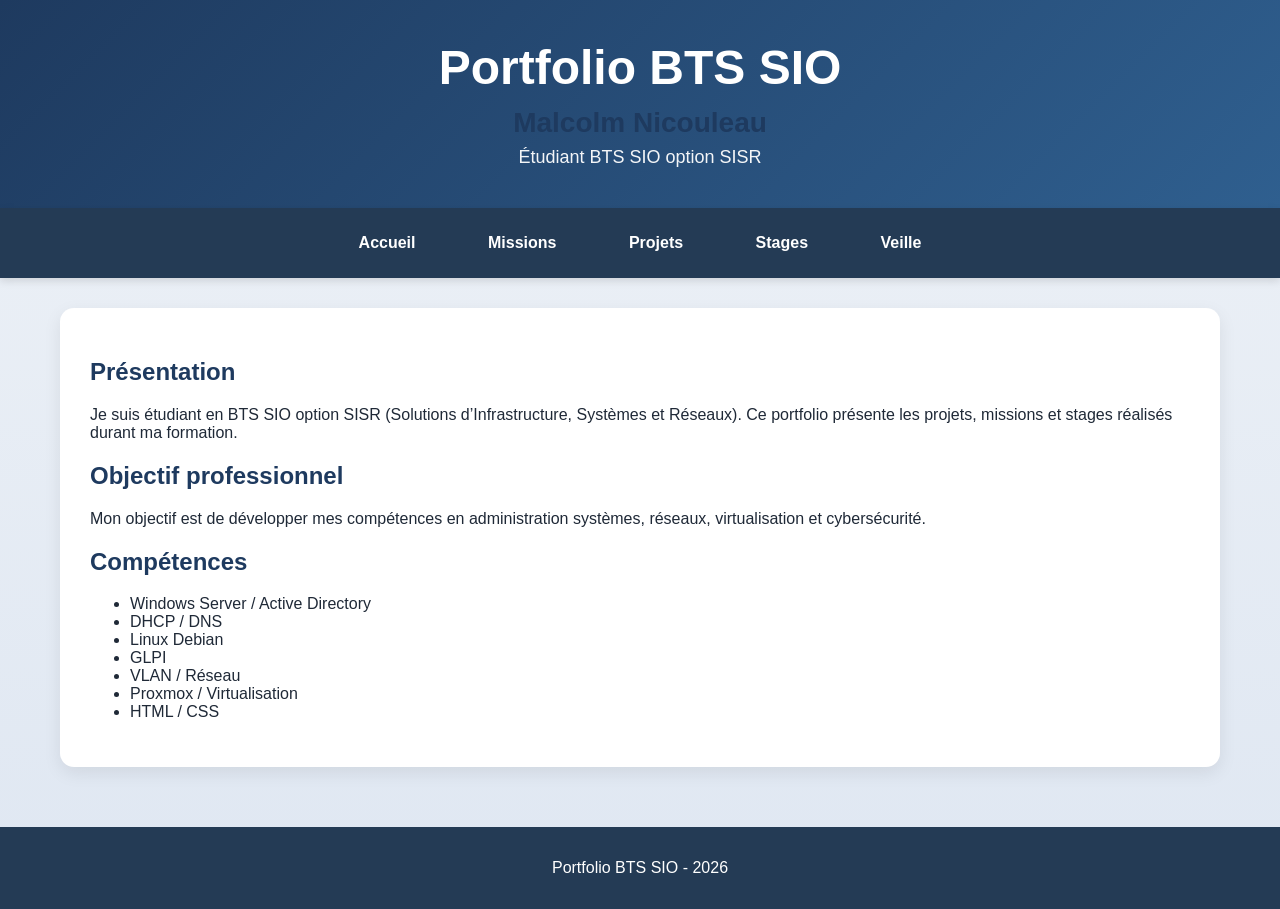
==== index.html @ a8926d71 "Add files via upload" ====
<!DOCTYPE html>
<html lang="fr">

<head>
    <meta charset="UTF-8">
    <meta name="viewport" content="width=device-width, initial-scale=1.0">
    <title>Portfolio BTS SIO - Malcolm</title>
    <link rel="stylesheet" href="style.css">
</head>

<body>

    <header>
        <h1>Portfolio BTS SIO</h1>
        <h2>Malcolm Nicouleau</h2>
        <p>Étudiant BTS SIO option SISR</p>
    </header>

    <nav>
        <a href="index.html">Accueil</a>
        <a href="missions.html">Missions</a>
        <a href="projets.html">Projets</a>
        <a href="stages.html">Stages</a>
        <a href="veille.html">Veille</a>
    </nav>

    <main>
        <section>
            <h2>Présentation</h2>
            <p>
                Je suis étudiant en BTS SIO option SISR (Solutions d’Infrastructure,
                Systèmes et Réseaux). Ce portfolio présente les projets, missions et stages
                réalisés durant ma formation.
            </p>

            <h2>Objectif professionnel</h2>
            <p>
                Mon objectif est de développer mes compétences en administration systèmes,
                réseaux, virtualisation et cybersécurité.
            </p>

            <h2>Compétences</h2>
            <ul>
                <li>Windows Server / Active Directory</li>
                <li>DHCP / DNS</li>
                <li>Linux Debian</li>
                <li>GLPI</li>
                <li>VLAN / Réseau</li>
                <li>Proxmox / Virtualisation</li>
                <li>HTML / CSS</li>
            </ul>
        </section>
    </main>

    <footer>
        <p>Portfolio BTS SIO - 2026</p>
    </footer>

</body>

</html>
---- style.css ----
body {
    font-family: Arial, sans-serif;
    margin: 0;
    background: linear-gradient(180deg, #eef2f7 0%, #dfe7f2 100%);
    color: #1f2937;
}

header {
    background: linear-gradient(135deg, #1e3a5f, #2f5f8f);
    color: white;
    text-align: center;
    padding: 40px 20px;
    box-shadow: 0 4px 12px rgba(0, 0, 0, 0.15);
}

header h1 {
    margin: 0;
    font-size: 48px;
}

header h2 {
    margin: 12px 0 8px 0;
    font-size: 28px;
}

header p {
    margin: 0;
    font-size: 18px;
    opacity: 0.95;
}

nav {
    background-color: #243b55;
    text-align: center;
    padding: 16px 10px;
    box-shadow: 0 3px 8px rgba(0, 0, 0, 0.12);
}

nav a {
    color: white;
    text-decoration: none;
    margin: 0 18px;
    font-weight: bold;
    padding: 10px 16px;
    border-radius: 8px;
    display: inline-block;
    transition: all 0.25s ease;
}

nav a:hover {
    background-color: #ffffff;
    color: #243b55;
    transform: translateY(-2px);
}

main {
    padding: 30px;
}

section {
    background-color: white;
    max-width: 1100px;
    margin: 0 auto;
    padding: 30px;
    border-radius: 14px;
    box-shadow: 0 6px 18px rgba(0, 0, 0, 0.08);
}

h2 {
    color: #1e3a5f;
}

footer {
    margin-top: 30px;
    background-color: #243b55;
    color: white;
    text-align: center;
    padding: 16px;
}
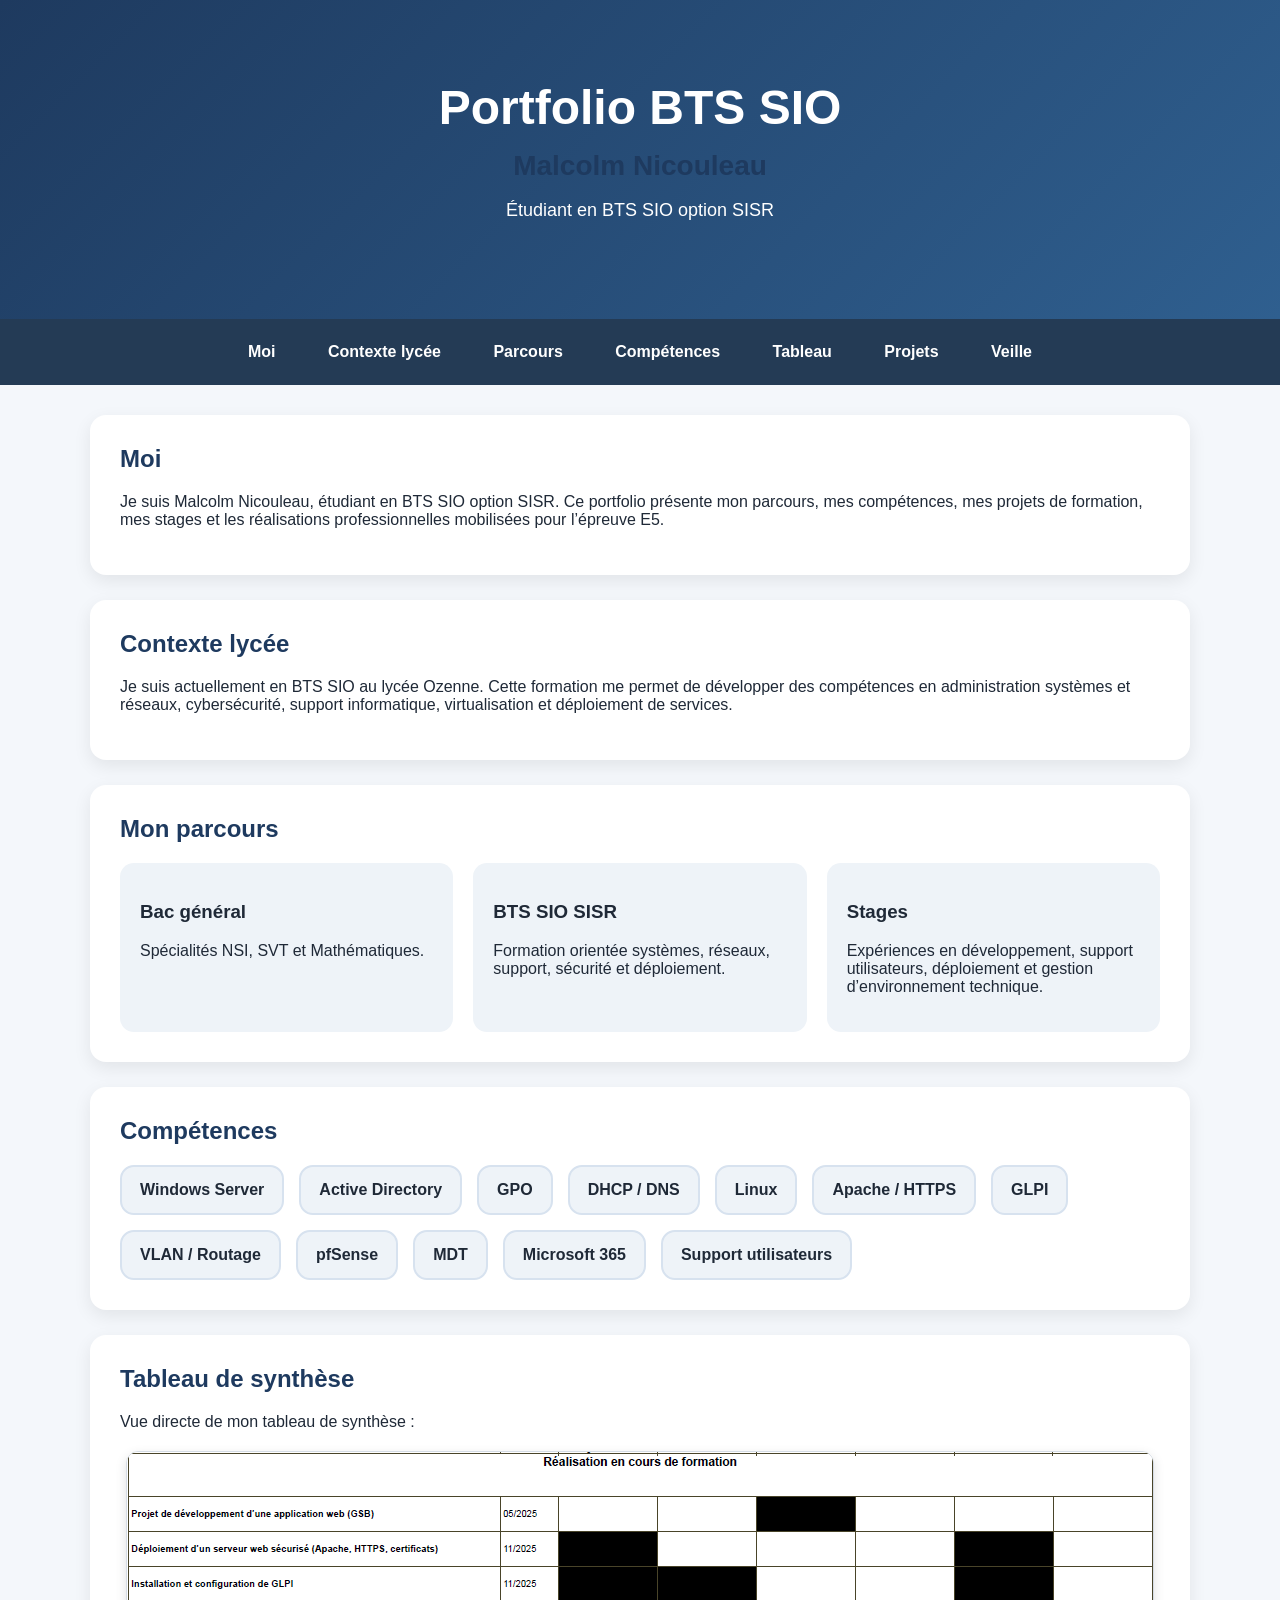
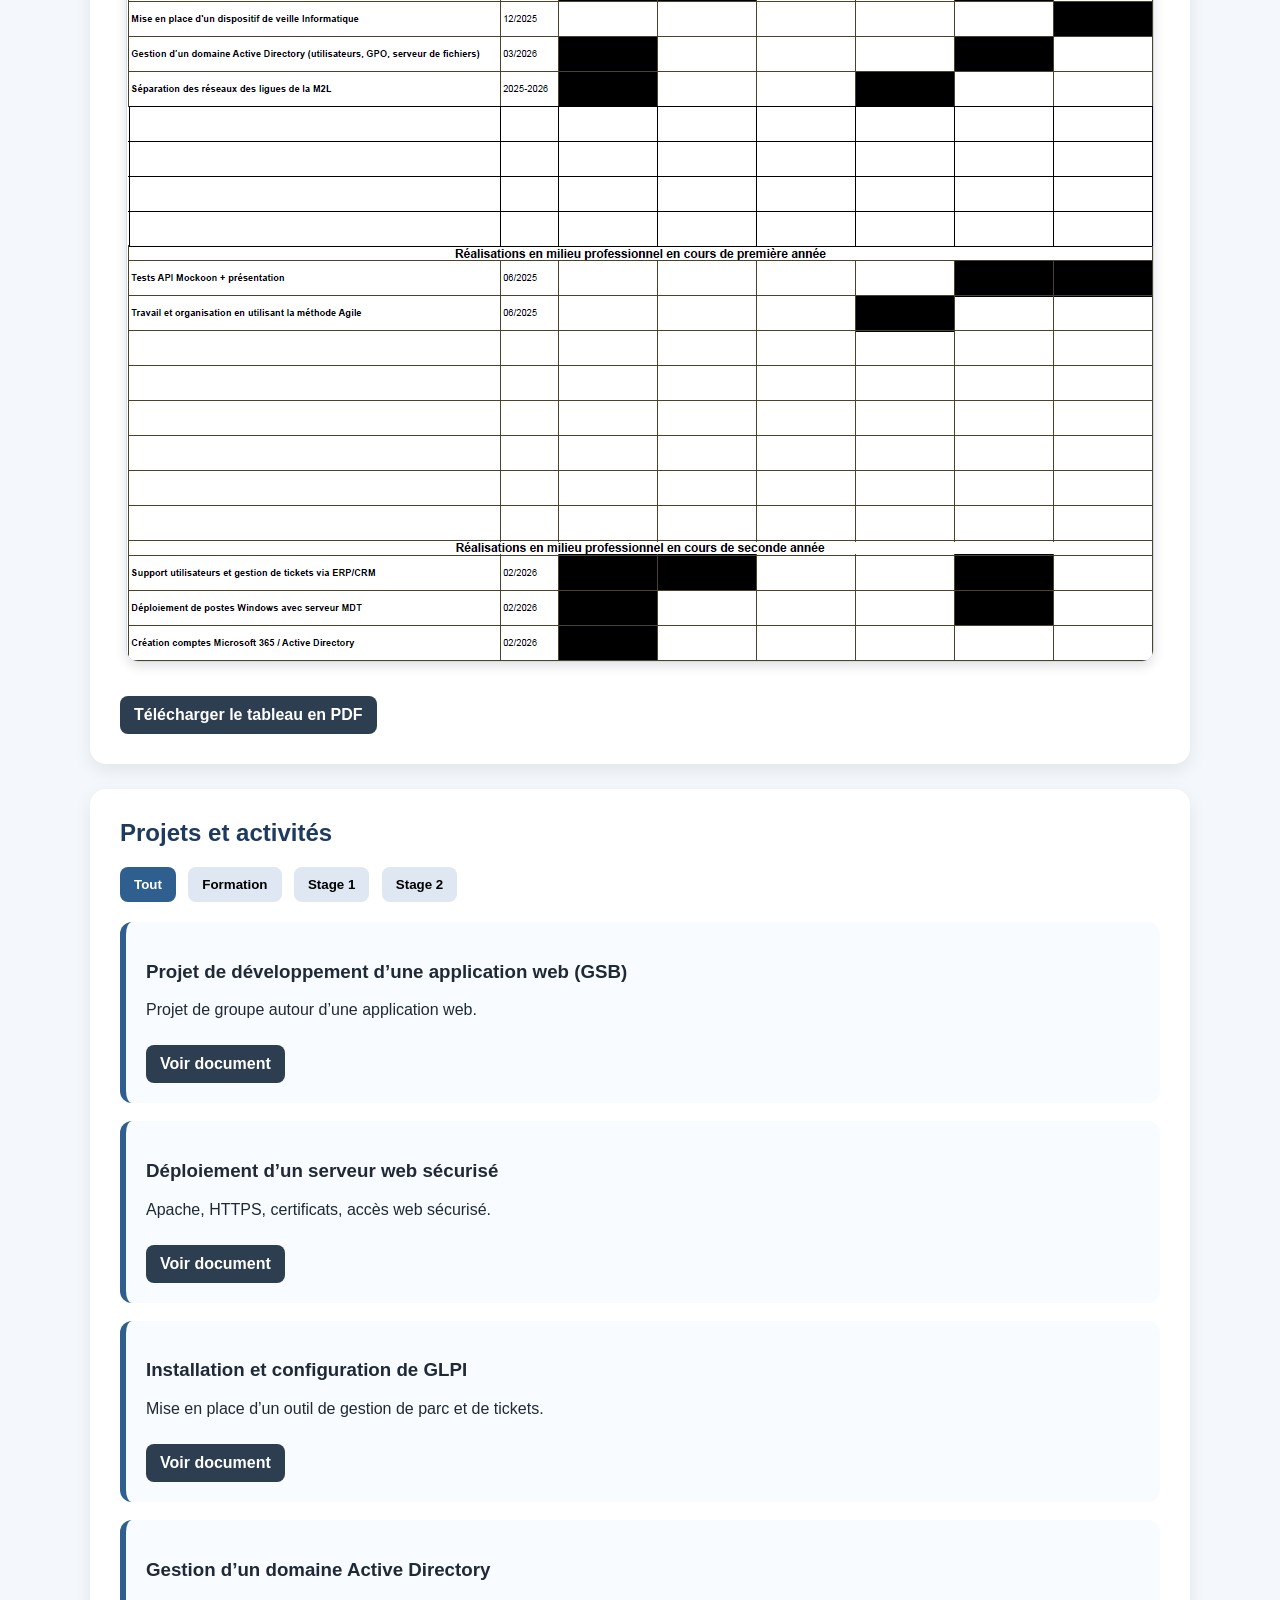
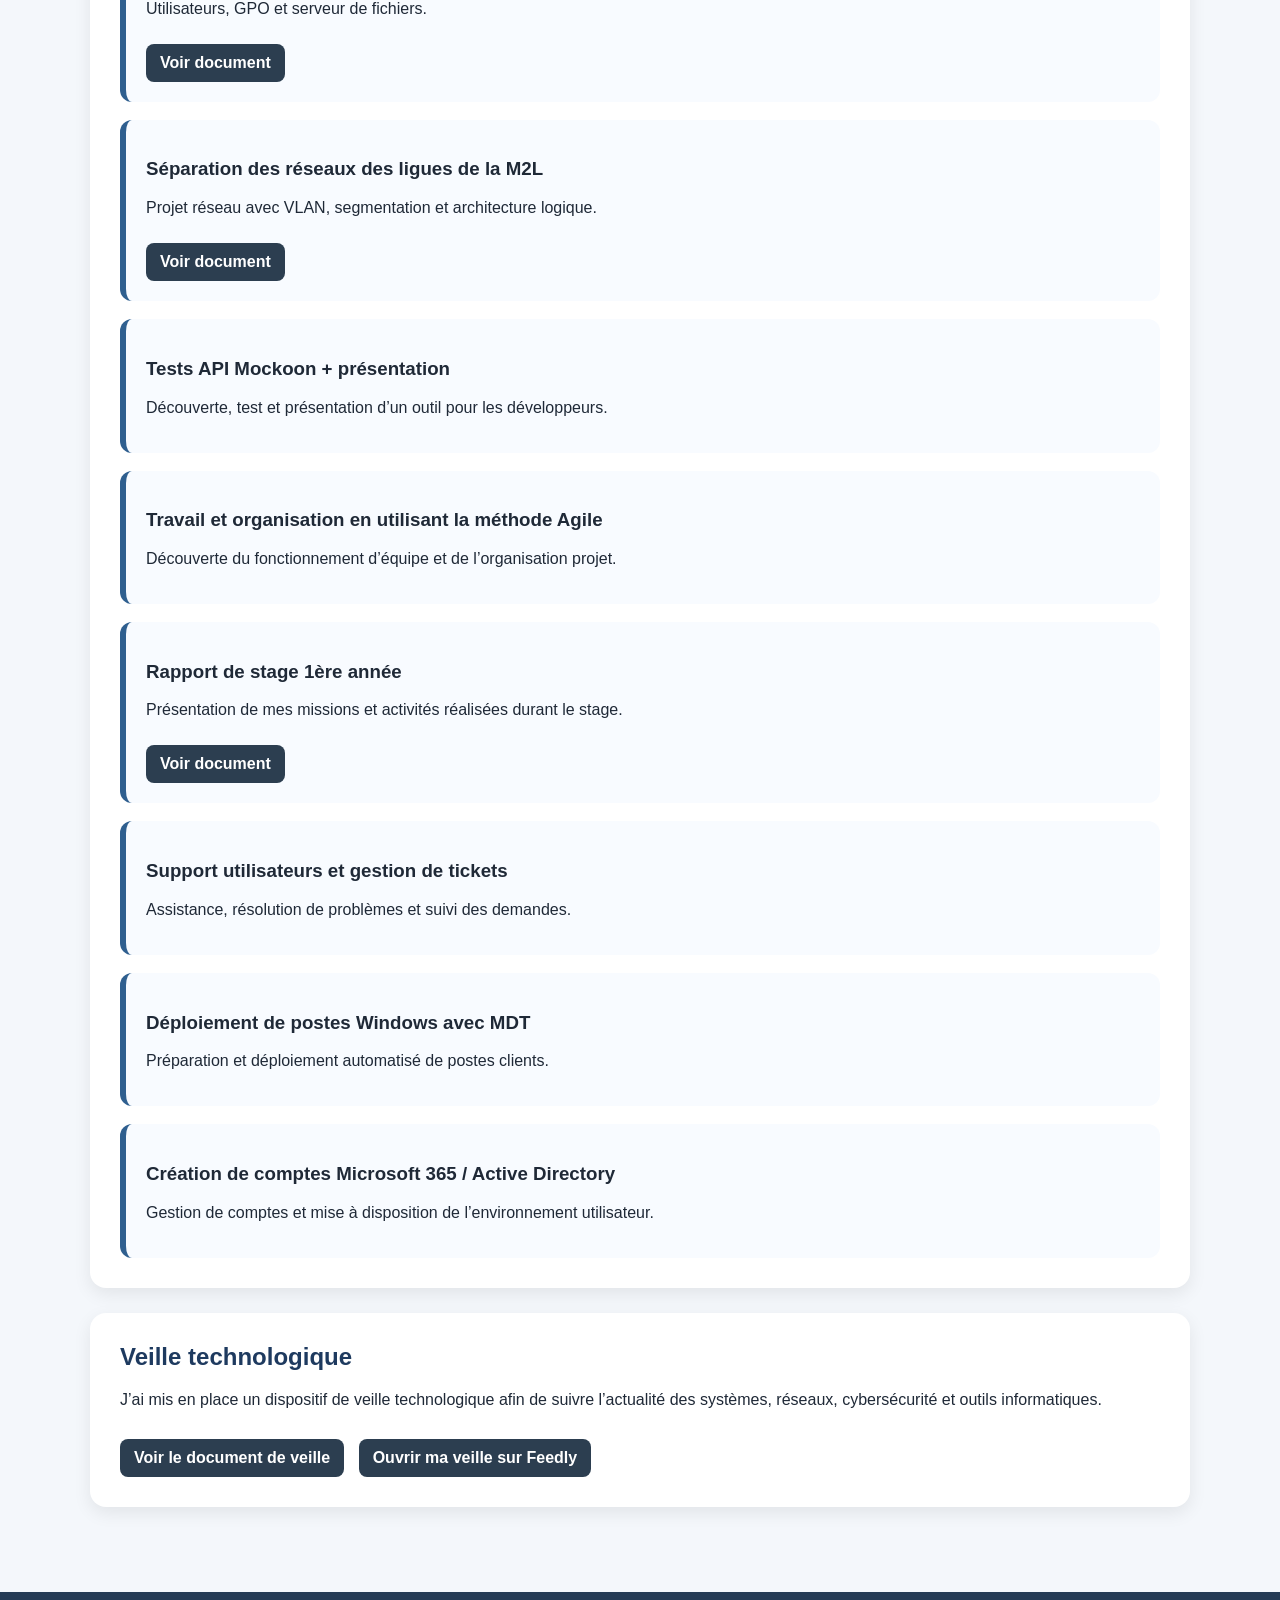
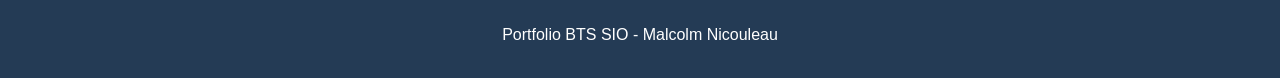
==== commit 93f7afc9: "Add files via upload" ====
--- a/index.html
+++ b/index.html
@@ -4,58 +4,232 @@
 <head>
     <meta charset="UTF-8">
     <meta name="viewport" content="width=device-width, initial-scale=1.0">
-    <title>Portfolio BTS SIO - Malcolm</title>
+    <title>Portfolio BTS SIO - Malcolm Nicouleau</title>
     <link rel="stylesheet" href="style.css">
 </head>
 
 <body>
 
-    <header>
-        <h1>Portfolio BTS SIO</h1>
-        <h2>Malcolm Nicouleau</h2>
-        <p>Étudiant BTS SIO option SISR</p>
+    <header class="hero">
+        <div class="hero-overlay">
+            <h1>Portfolio BTS SIO</h1>
+            <h2>Malcolm Nicouleau</h2>
+            <p>Étudiant en BTS SIO option SISR</p>
+        </div>
     </header>
 
     <nav>
-        <a href="index.html">Accueil</a>
-        <a href="missions.html">Missions</a>
-        <a href="projets.html">Projets</a>
-        <a href="stages.html">Stages</a>
-        <a href="veille.html">Veille</a>
+        <a href="#moi">Moi</a>
+        <a href="#lycee">Contexte lycée</a>
+        <a href="#parcours">Parcours</a>
+        <a href="#competences">Compétences</a>
+        <a href="#tableau">Tableau</a>
+        <a href="#projets">Projets</a>
+        <a href="#veille">Veille</a>
     </nav>
 
     <main>
-        <section>
-            <h2>Présentation</h2>
+
+        <section id="moi">
+            <h2>Moi</h2>
             <p>
-                Je suis étudiant en BTS SIO option SISR (Solutions d’Infrastructure,
-                Systèmes et Réseaux). Ce portfolio présente les projets, missions et stages
-                réalisés durant ma formation.
+                Je suis Malcolm Nicouleau, étudiant en BTS SIO option SISR.
+                Ce portfolio présente mon parcours, mes compétences, mes projets de formation,
+                mes stages et les réalisations professionnelles mobilisées pour l’épreuve E5.
             </p>
-
-            <h2>Objectif professionnel</h2>
+        </section>
+
+        <section id="lycee">
+            <h2>Contexte lycée</h2>
             <p>
-                Mon objectif est de développer mes compétences en administration systèmes,
-                réseaux, virtualisation et cybersécurité.
+                Je suis actuellement en BTS SIO au lycée Ozenne.
+                Cette formation me permet de développer des compétences en administration systèmes et réseaux,
+                cybersécurité, support informatique, virtualisation et déploiement de services.
             </p>
-
+        </section>
+
+        <section id="parcours">
+            <h2>Mon parcours</h2>
+            <div class="cards">
+                <div class="card">
+                    <h3>Bac général</h3>
+                    <p>Spécialités NSI, SVT et Mathématiques.</p>
+                </div>
+
+                <div class="card">
+                    <h3>BTS SIO SISR</h3>
+                    <p>Formation orientée systèmes, réseaux, support, sécurité et déploiement.</p>
+                </div>
+
+                <div class="card">
+                    <h3>Stages</h3>
+                    <p>Expériences en développement, support utilisateurs, déploiement et gestion d’environnement
+                        technique.</p>
+                </div>
+            </div>
+        </section>
+
+        <section id="competences">
             <h2>Compétences</h2>
-            <ul>
-                <li>Windows Server / Active Directory</li>
-                <li>DHCP / DNS</li>
-                <li>Linux Debian</li>
-                <li>GLPI</li>
-                <li>VLAN / Réseau</li>
-                <li>Proxmox / Virtualisation</li>
-                <li>HTML / CSS</li>
-            </ul>
-        </section>
+            <div class="skills-grid">
+                <div class="skill-box">Windows Server</div>
+                <div class="skill-box">Active Directory</div>
+                <div class="skill-box">GPO</div>
+                <div class="skill-box">DHCP / DNS</div>
+                <div class="skill-box">Linux</div>
+                <div class="skill-box">Apache / HTTPS</div>
+                <div class="skill-box">GLPI</div>
+                <div class="skill-box">VLAN / Routage</div>
+                <div class="skill-box">pfSense</div>
+                <div class="skill-box">MDT</div>
+                <div class="skill-box">Microsoft 365</div>
+                <div class="skill-box">Support utilisateurs</div>
+            </div>
+        </section>
+
+        <section id="tableau">
+            <h2>Tableau de synthèse</h2>
+            <p>Vue directe de mon tableau de synthèse :</p>
+
+            <div class="tableau-container">
+                <img src="images/Tableau-de-synthese.png" alt="Tableau de synthèse E5">
+            </div>
+
+            <div class="links">
+                <a class="btn-doc" href="documents/Tableau-de-synthese-Epreuve-E5-BTS-SIO-2026-Malcolm.pdf"
+                    target="_blank">
+                    Télécharger le tableau en PDF
+                </a>
+            </div>
+        </section>
+
+        <section id="projets">
+            <h2>Projets et activités</h2>
+
+            <div class="tabs">
+                <button class="tab-btn active" onclick="filterProjects('all')">Tout</button>
+                <button class="tab-btn" onclick="filterProjects('formation')">Formation</button>
+                <button class="tab-btn" onclick="filterProjects('stage1')">Stage 1</button>
+                <button class="tab-btn" onclick="filterProjects('stage2')">Stage 2</button>
+            </div>
+
+            <div class="project-list">
+
+                <div class="project-card formation">
+                    <h3>Projet de développement d’une application web (GSB)</h3>
+                    <p>Projet de groupe autour d’une application web.</p>
+                    <a class="btn-small" href="documents/GSB-Mission-7-Compte-Rendu-1.pdf" target="_blank">Voir
+                        document</a>
+                </div>
+
+                <div class="project-card formation">
+                    <h3>Déploiement d’un serveur web sécurisé</h3>
+                    <p>Apache, HTTPS, certificats, accès web sécurisé.</p>
+                    <a class="btn-small" href="documents/compte_rendu_tp2_escudie.pdf" target="_blank">Voir document</a>
+                </div>
+
+                <div class="project-card formation">
+                    <h3>Installation et configuration de GLPI</h3>
+                    <p>Mise en place d’un outil de gestion de parc et de tickets.</p>
+                    <a class="btn-small" href="documents/procedure_installation_glpi.pdf" target="_blank">Voir
+                        document</a>
+                </div>
+
+                <div class="project-card formation">
+                    <h3>Gestion d’un domaine Active Directory</h3>
+                    <p>Utilisateurs, GPO et serveur de fichiers.</p>
+                    <a class="btn-small" href="documents/ap_mission3_fiche_technique.pdf" target="_blank">Voir
+                        document</a>
+                </div>
+
+                <div class="project-card formation">
+                    <h3>Séparation des réseaux des ligues de la M2L</h3>
+                    <p>Projet réseau avec VLAN, segmentation et architecture logique.</p>
+                    <a class="btn-small" href="documents/Diporama-Projet-Separation-des-Ligues-Malcolm.pdf"
+                        target="_blank">Voir document</a>
+                </div>
+
+                <div class="project-card stage1">
+                    <h3>Tests API Mockoon + présentation</h3>
+                    <p>Découverte, test et présentation d’un outil pour les développeurs.</p>
+                </div>
+
+                <div class="project-card stage1">
+                    <h3>Travail et organisation en utilisant la méthode Agile</h3>
+                    <p>Découverte du fonctionnement d’équipe et de l’organisation projet.</p>
+                </div>
+
+                <div class="project-card stage1">
+                    <h3>Rapport de stage 1ère année</h3>
+                    <p>Présentation de mes missions et activités réalisées durant le stage.</p>
+                    <a class="btn-small" href="documents/v4_rapport_activite_stage_1ere_annee.pdf" target="_blank">Voir
+                        document</a>
+                </div>
+
+                <div class="project-card stage2">
+                    <h3>Support utilisateurs et gestion de tickets</h3>
+                    <p>Assistance, résolution de problèmes et suivi des demandes.</p>
+                </div>
+
+                <div class="project-card stage2">
+                    <h3>Déploiement de postes Windows avec MDT</h3>
+                    <p>Préparation et déploiement automatisé de postes clients.</p>
+                </div>
+
+                <div class="project-card stage2">
+                    <h3>Création de comptes Microsoft 365 / Active Directory</h3>
+                    <p>Gestion de comptes et mise à disposition de l’environnement utilisateur.</p>
+                </div>
+
+            </div>
+        </section>
+
+        <section id="veille">
+            <h2>Veille technologique</h2>
+            <p>
+                J’ai mis en place un dispositif de veille technologique afin de suivre
+                l’actualité des systèmes, réseaux, cybersécurité et outils informatiques.
+            </p>
+
+            <div class="links">
+                <a class="btn-doc"
+                    href="documents/Document-Technique-Dispositif-de-Veille-Technologique-et-Informationnelle.pdf"
+                    target="_blank">
+                    Voir le document de veille
+                </a>
+
+                <a class="btn-doc" href="https://feedly.com/i/my/me" target="_blank">
+                    Ouvrir ma veille sur Feedly
+                </a>
+            </div>
+        </section>
+
     </main>
 
     <footer>
-        <p>Portfolio BTS SIO - 2026</p>
+        <p>Portfolio BTS SIO - Malcolm Nicouleau</p>
     </footer>
 
+    <script>
+        function filterProjects(category) {
+            const cards = document.querySelectorAll('.project-card');
+            const buttons = document.querySelectorAll('.tab-btn');
+
+            buttons.forEach(btn => btn.classList.remove('active'));
+            event.target.classList.add('active');
+
+            cards.forEach(card => {
+                if (category === 'all') {
+                    card.style.display = 'block';
+                } else if (card.classList.contains(category)) {
+                    card.style.display = 'block';
+                } else {
+                    card.style.display = 'none';
+                }
+            });
+        }
+    </script>
+
 </body>
 
 </html>
--- a/style.css
+++ b/style.css
@@ -1,79 +1,209 @@
 body {
+    margin: 0;
     font-family: Arial, sans-serif;
-    margin: 0;
-    background: linear-gradient(180deg, #eef2f7 0%, #dfe7f2 100%);
+    background: #f4f7fb;
     color: #1f2937;
 }
 
-header {
+html {
+    scroll-behavior: smooth;
+}
+
+.hero {
     background: linear-gradient(135deg, #1e3a5f, #2f5f8f);
     color: white;
     text-align: center;
-    padding: 40px 20px;
-    box-shadow: 0 4px 12px rgba(0, 0, 0, 0.15);
-}
-
-header h1 {
+    padding: 80px 20px;
+}
+
+.hero-overlay h1 {
     margin: 0;
     font-size: 48px;
 }
 
-header h2 {
-    margin: 12px 0 8px 0;
+.hero-overlay h2 {
+    margin: 15px 0 10px 0;
     font-size: 28px;
 }
 
-header p {
-    margin: 0;
+.hero-overlay p {
     font-size: 18px;
-    opacity: 0.95;
 }
 
 nav {
     background-color: #243b55;
     text-align: center;
-    padding: 16px 10px;
-    box-shadow: 0 3px 8px rgba(0, 0, 0, 0.12);
+    padding: 14px 10px;
+    position: sticky;
+    top: 0;
+    z-index: 1000;
 }
 
 nav a {
     color: white;
     text-decoration: none;
-    margin: 0 18px;
-    font-weight: bold;
-    padding: 10px 16px;
+    margin: 0 10px;
+    font-weight: bold;
+    padding: 10px 14px;
     border-radius: 8px;
     display: inline-block;
-    transition: all 0.25s ease;
+    transition: all 0.2s ease;
 }
 
 nav a:hover {
-    background-color: #ffffff;
+    background-color: white;
     color: #243b55;
-    transform: translateY(-2px);
 }
 
 main {
-    padding: 30px;
-}
-
-section {
-    background-color: white;
     max-width: 1100px;
     margin: 0 auto;
+    padding: 30px 20px;
+}
+
+section {
+    background: white;
+    margin-bottom: 25px;
     padding: 30px;
-    border-radius: 14px;
+    border-radius: 16px;
     box-shadow: 0 6px 18px rgba(0, 0, 0, 0.08);
 }
 
 h2 {
     color: #1e3a5f;
+    margin-top: 0;
+}
+
+.cards {
+    display: flex;
+    flex-wrap: wrap;
+    gap: 20px;
+}
+
+.card {
+    flex: 1 1 250px;
+    background: #eef3f8;
+    padding: 20px;
+    border-radius: 14px;
+}
+
+.skills-grid {
+    display: flex;
+    flex-wrap: wrap;
+    gap: 15px;
+}
+
+.skill-box {
+    background: #eef3f8;
+    border: 2px solid #d7e2ef;
+    border-radius: 14px;
+    padding: 14px 18px;
+    font-weight: bold;
+    transition: 0.2s ease;
+}
+
+.skill-box:hover {
+    background: #dfeaf6;
+    transform: translateY(-2px);
+}
+
+.tableau-container {
+    margin-top: 20px;
+    text-align: center;
+}
+
+.tableau-container img {
+    max-width: 100%;
+    border-radius: 12px;
+    border: 1px solid #d5dce5;
+    box-shadow: 0 4px 12px rgba(0, 0, 0, 0.12);
+}
+
+.links {
+    margin-top: 20px;
+}
+
+.btn-doc,
+.btn-small {
+    display: inline-block;
+    padding: 10px 14px;
+    background-color: #2c3e50;
+    color: white;
+    text-decoration: none;
+    border-radius: 8px;
+    font-weight: bold;
+    transition: 0.2s ease;
+    margin-right: 10px;
+    margin-top: 10px;
+}
+
+.btn-doc:hover,
+.btn-small:hover {
+    background-color: #3f5872;
+}
+
+.tabs {
+    margin-bottom: 20px;
+}
+
+.tab-btn {
+    background: #dfe7f2;
+    border: none;
+    padding: 10px 14px;
+    border-radius: 8px;
+    margin-right: 8px;
+    font-weight: bold;
+    cursor: pointer;
+}
+
+.tab-btn.active,
+.tab-btn:hover {
+    background: #2f5f8f;
+    color: white;
+}
+
+.project-list {
+    display: flex;
+    flex-direction: column;
+    gap: 18px;
+}
+
+.project-card {
+    background: #f8fbff;
+    border-left: 6px solid #2f5f8f;
+    padding: 20px;
+    border-radius: 12px;
+    transition: 0.2s ease;
+}
+
+.project-card:hover {
+    transform: translateY(-2px);
+    box-shadow: 0 5px 14px rgba(0, 0, 0, 0.08);
 }
 
 footer {
+    background-color: #243b55;
+    color: white;
+    text-align: center;
+    padding: 18px;
     margin-top: 30px;
-    background-color: #243b55;
-    color: white;
-    text-align: center;
-    padding: 16px;
+}
+
+@media (max-width: 768px) {
+    .hero-overlay h1 {
+        font-size: 34px;
+    }
+
+    .hero-overlay h2 {
+        font-size: 22px;
+    }
+
+    nav a {
+        margin: 6px;
+        font-size: 14px;
+    }
+
+    section {
+        padding: 20px;
+    }
 }
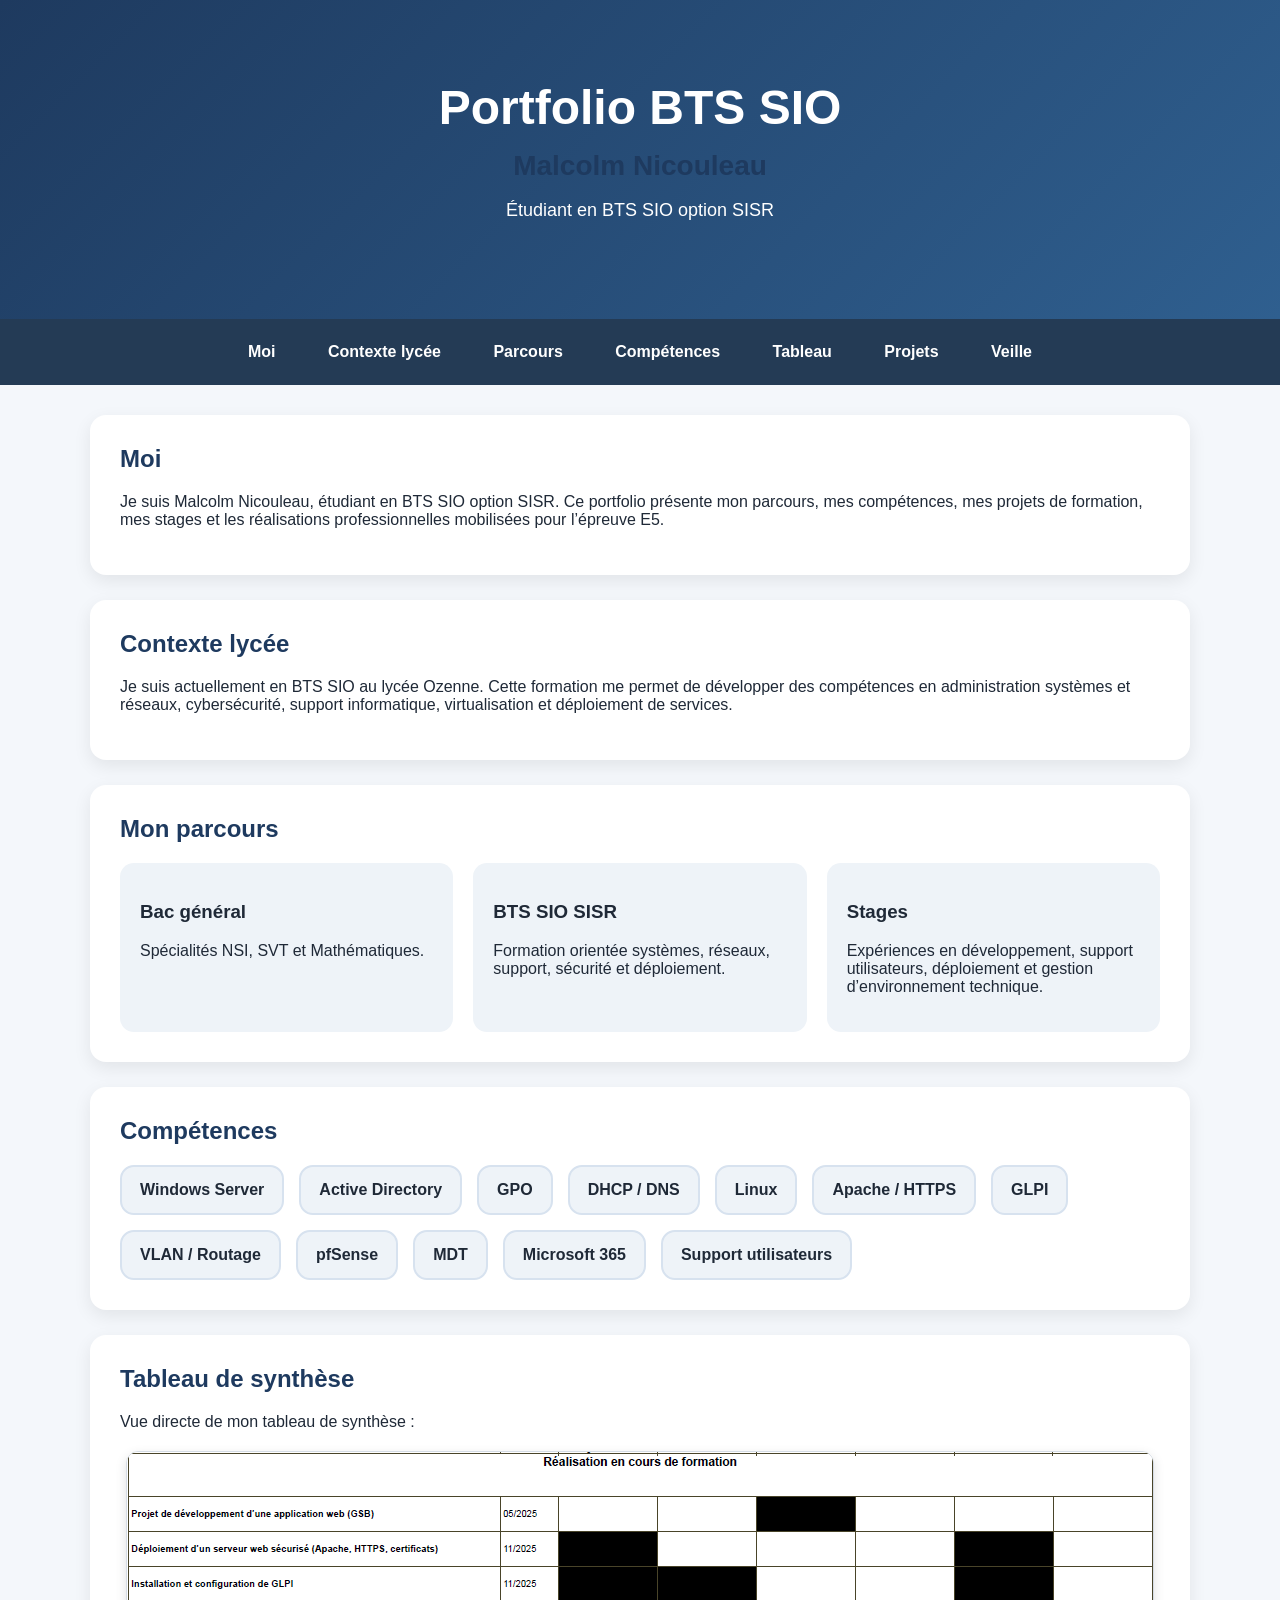
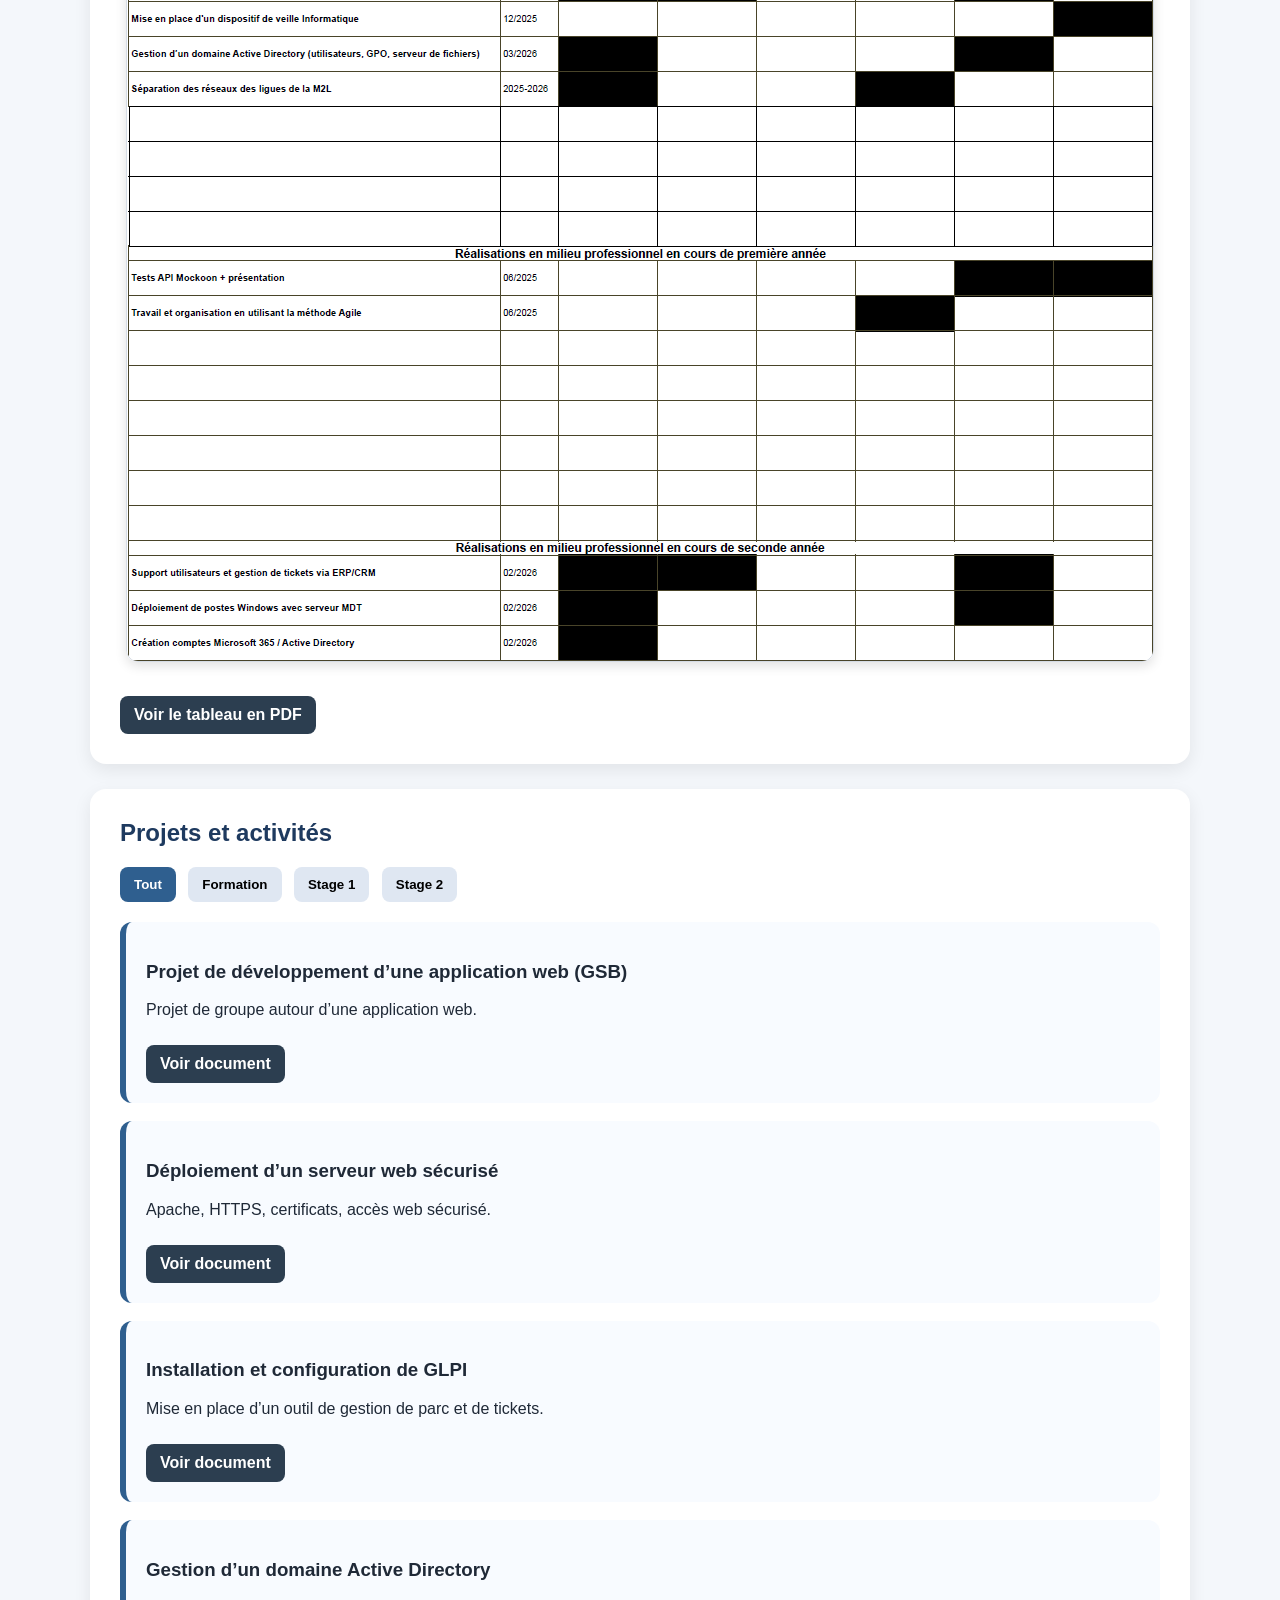
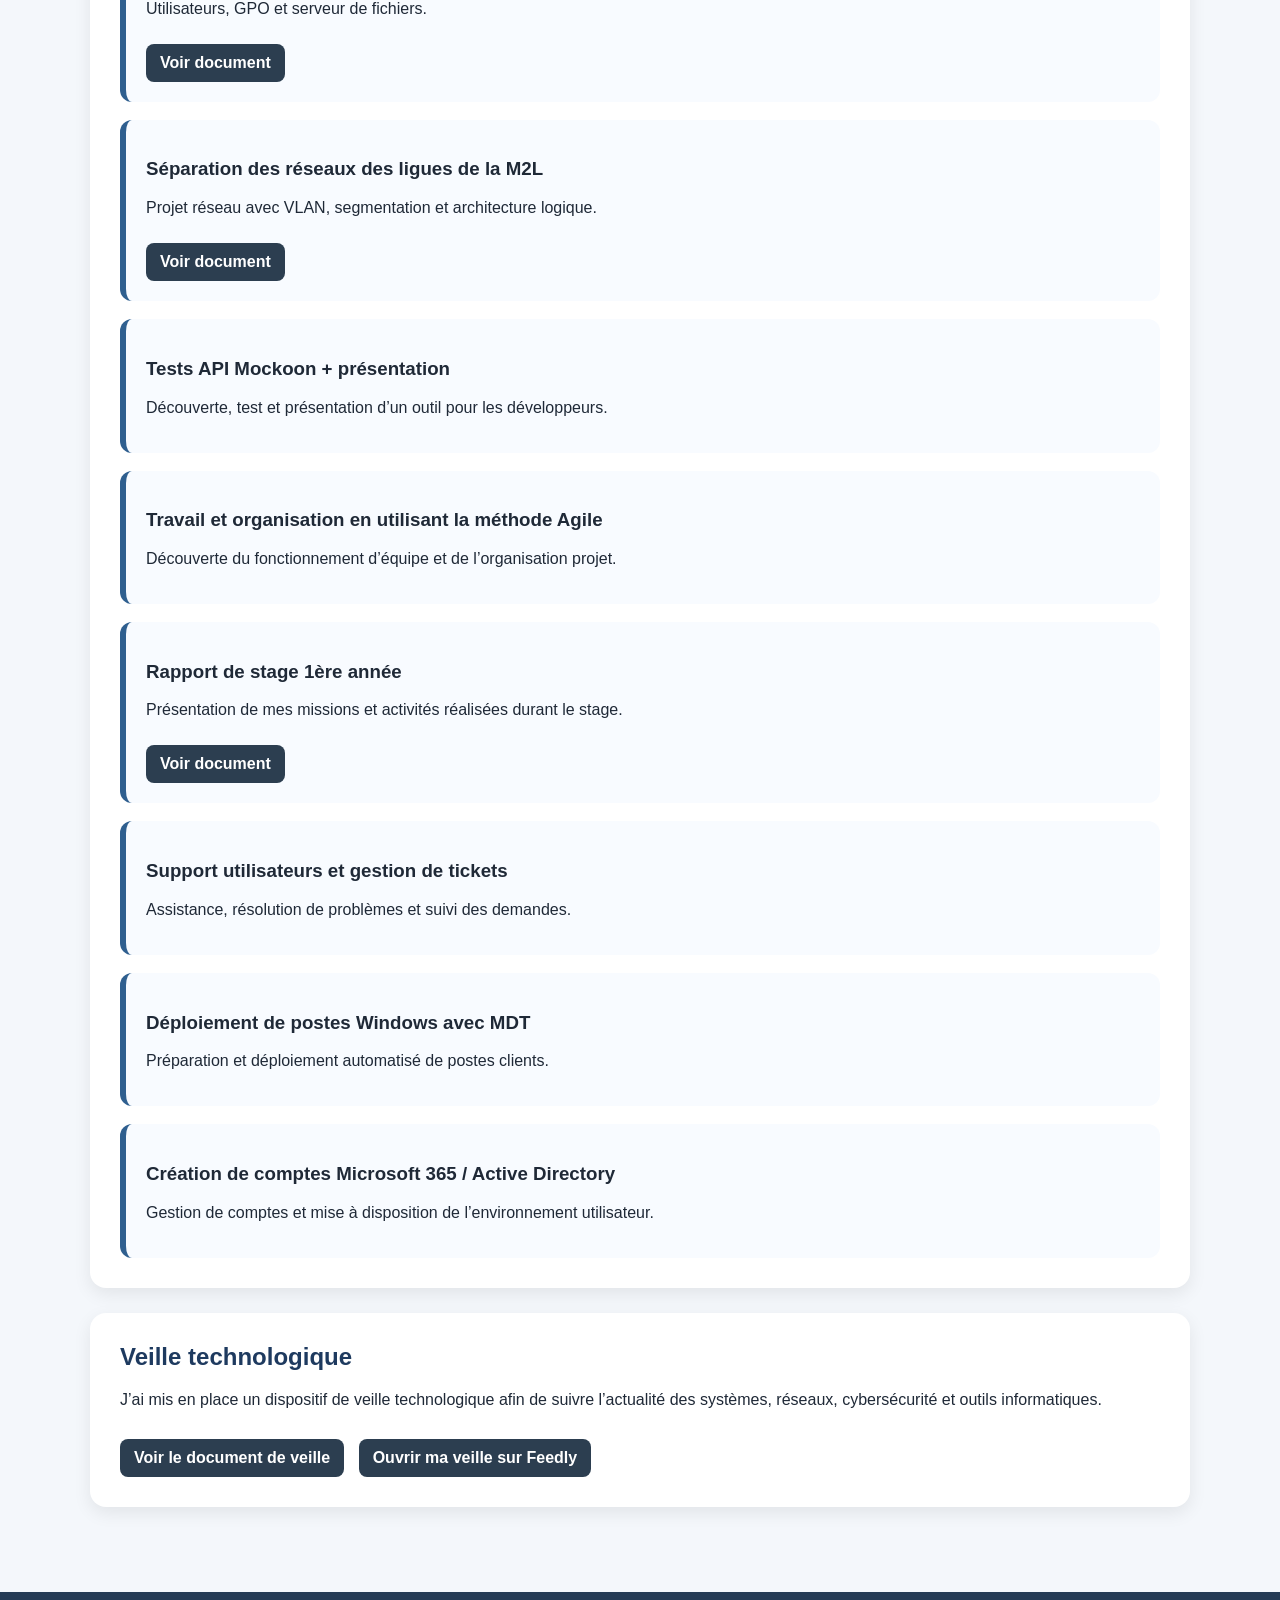
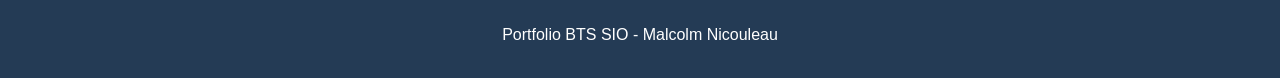
==== commit 6f9bcf5f: "Add files via upload" ====
--- a/index.html
+++ b/index.html
@@ -98,7 +98,7 @@
             <div class="links">
                 <a class="btn-doc" href="documents/Tableau-de-synthese-Epreuve-E5-BTS-SIO-2026-Malcolm.pdf"
                     target="_blank">
-                    Télécharger le tableau en PDF
+                    Voir le tableau en PDF
                 </a>
             </div>
         </section>
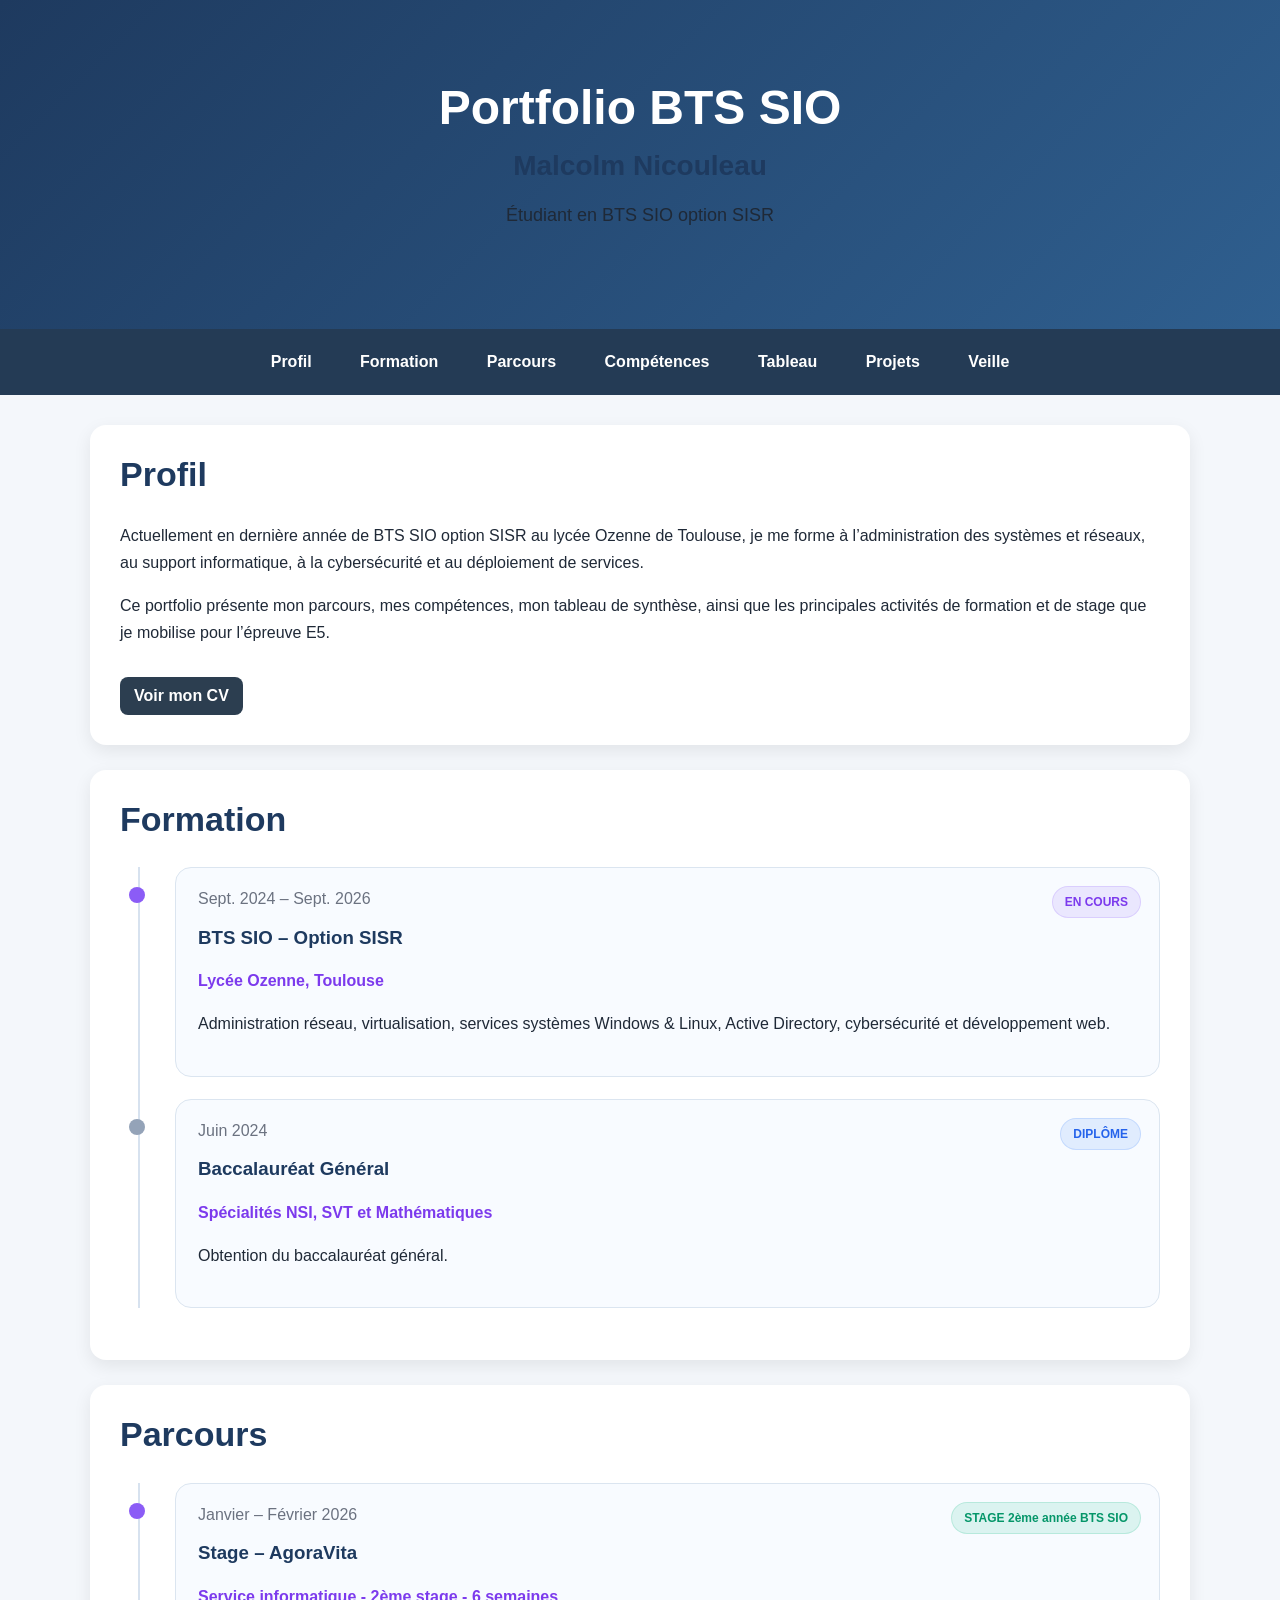
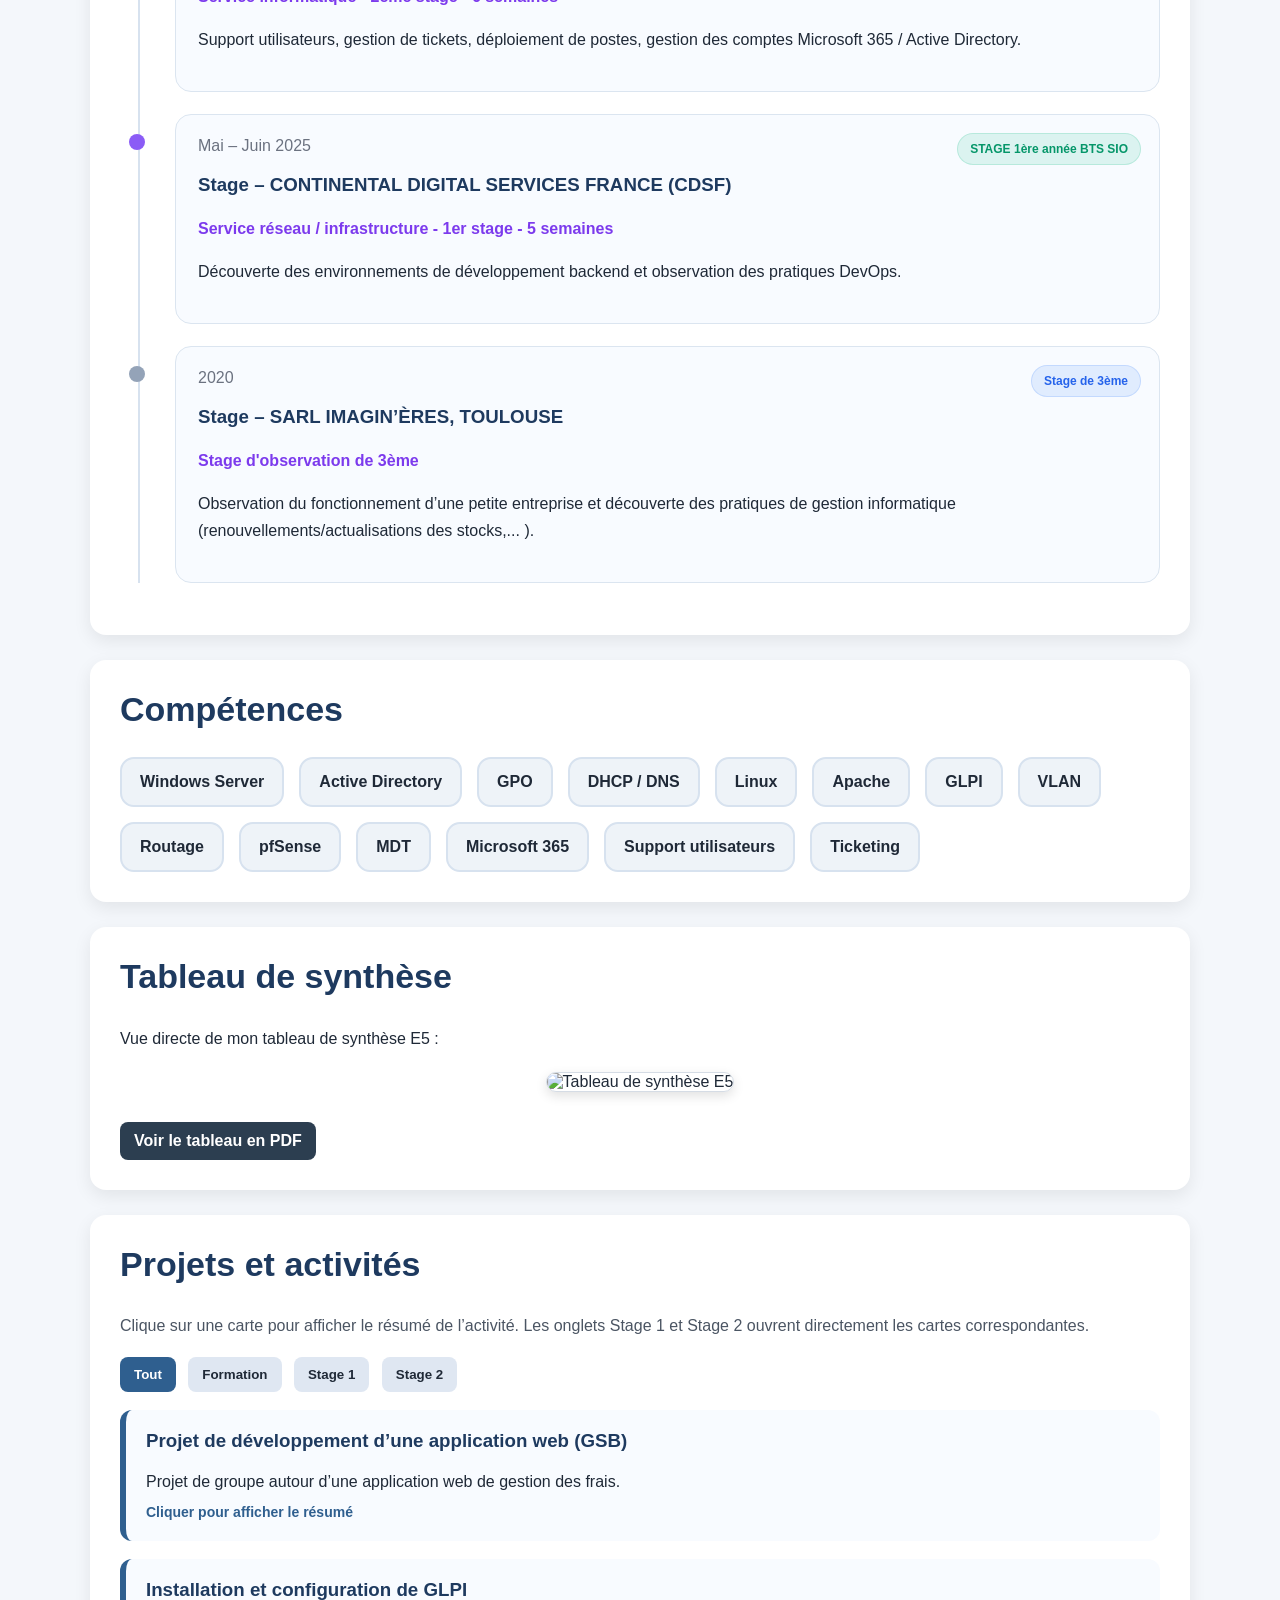
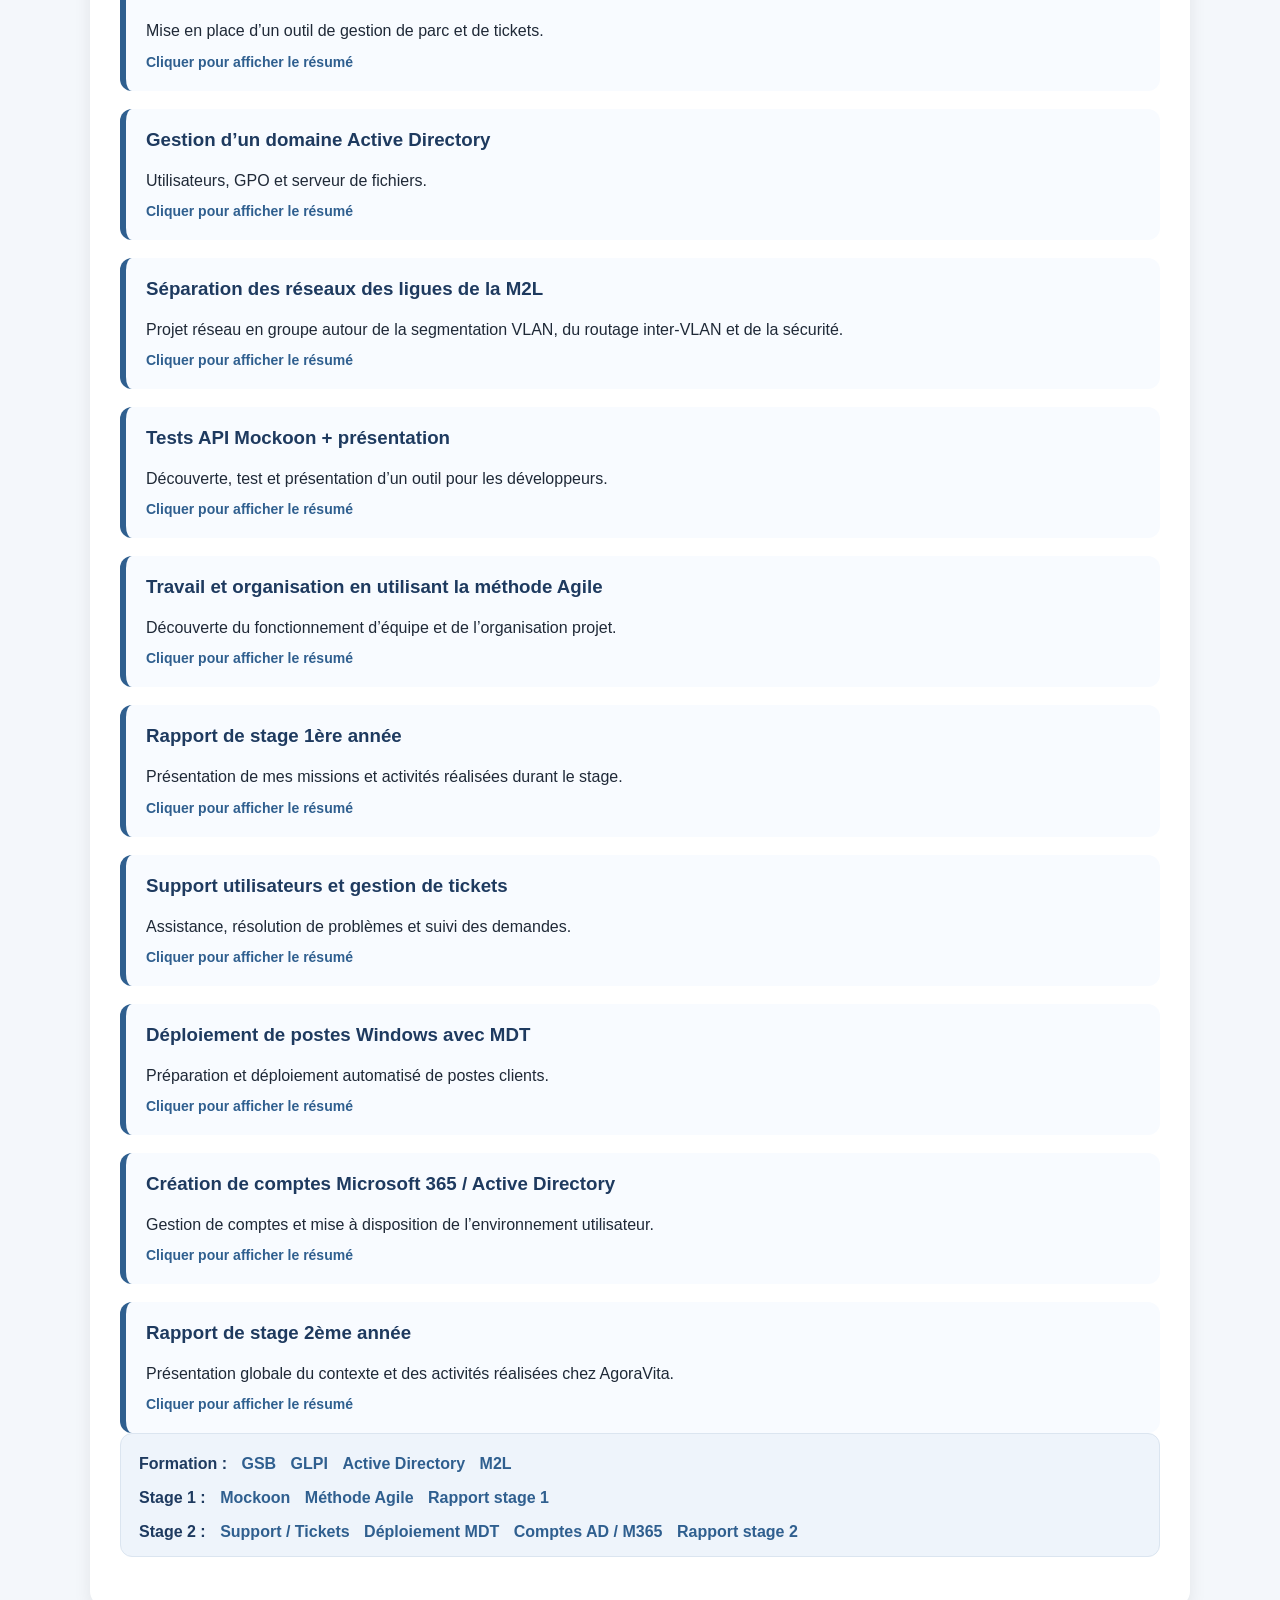
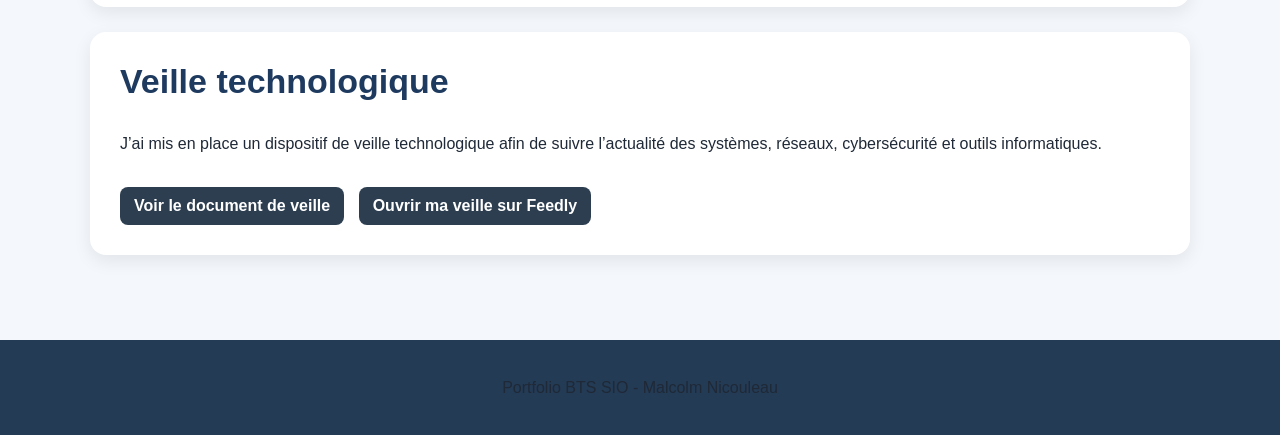
==== commit ba8c127a: "Add files via upload" ====
--- a/index.html
+++ b/index.html
@@ -18,9 +18,9 @@
         </div>
     </header>
 
-    <nav>
-        <a href="#moi">Moi</a>
-        <a href="#lycee">Contexte lycée</a>
+    <nav class="navbar">
+        <a href="#profil">Profil</a>
+        <a href="#formation">Formation</a>
         <a href="#parcours">Parcours</a>
         <a href="#competences">Compétences</a>
         <a href="#tableau">Tableau</a>
@@ -30,41 +30,97 @@
 
     <main>
 
-        <section id="moi">
-            <h2>Moi</h2>
+        <section id="profil">
+            <h2>Profil</h2>
             <p>
-                Je suis Malcolm Nicouleau, étudiant en BTS SIO option SISR.
-                Ce portfolio présente mon parcours, mes compétences, mes projets de formation,
-                mes stages et les réalisations professionnelles mobilisées pour l’épreuve E5.
+                Actuellement en dernière année de BTS SIO option SISR au lycée Ozenne de Toulouse,
+                je me forme à l’administration des systèmes et réseaux, au support informatique,
+                à la cybersécurité et au déploiement de services.
             </p>
+            <p>
+                Ce portfolio présente mon parcours, mes compétences, mon tableau de synthèse,
+                ainsi que les principales activités de formation et de stage que je mobilise pour l’épreuve E5.
+            </p>
+
+            <div class="links">
+                <a class="btn-doc" href="documents/cv_malcolm_nicouleau_licence.pdf" target="_blank">Voir mon CV</a>
+            </div>
         </section>
 
-        <section id="lycee">
-            <h2>Contexte lycée</h2>
-            <p>
-                Je suis actuellement en BTS SIO au lycée Ozenne.
-                Cette formation me permet de développer des compétences en administration systèmes et réseaux,
-                cybersécurité, support informatique, virtualisation et déploiement de services.
-            </p>
+        <section id="formation">
+            <h2>Formation</h2>
+            <div class="timeline">
+                <div class="timeline-item">
+                    <div class="timeline-dot"></div>
+                    <div class="timeline-card">
+                        <div class="timeline-date">Sept. 2024 – Sept. 2026</div>
+                        <h3>BTS SIO – Option SISR</h3>
+                        <p class="timeline-subtitle">Lycée Ozenne, Toulouse</p>
+                        <p>
+                            Administration réseau, virtualisation, services systèmes Windows & Linux,
+                            Active Directory, cybersécurité et développement web.
+                        </p>
+                        <span class="timeline-badge">EN COURS</span>
+                    </div>
+                </div>
+
+                <div class="timeline-item">
+                    <div class="timeline-dot inactive"></div>
+                    <div class="timeline-card">
+                        <div class="timeline-date">Juin 2024</div>
+                        <h3>Baccalauréat Général</h3>
+                        <p class="timeline-subtitle">Spécialités NSI, SVT et Mathématiques</p>
+                        <p>Obtention du baccalauréat général.</p>
+                        <span class="timeline-badge alt">DIPLÔME</span>
+                    </div>
+                </div>
+            </div>
         </section>
 
         <section id="parcours">
-            <h2>Mon parcours</h2>
-            <div class="cards">
-                <div class="card">
-                    <h3>Bac général</h3>
-                    <p>Spécialités NSI, SVT et Mathématiques.</p>
-                </div>
-
-                <div class="card">
-                    <h3>BTS SIO SISR</h3>
-                    <p>Formation orientée systèmes, réseaux, support, sécurité et déploiement.</p>
-                </div>
-
-                <div class="card">
-                    <h3>Stages</h3>
-                    <p>Expériences en développement, support utilisateurs, déploiement et gestion d’environnement
-                        technique.</p>
+            <h2>Parcours</h2>
+            <div class="timeline">
+                <div class="timeline-item">
+                    <div class="timeline-dot"></div>
+                    <div class="timeline-card">
+                        <div class="timeline-date">Janvier – Février 2026</div>
+                        <h3>Stage – AgoraVita</h3>
+                        <p class="timeline-subtitle">Service informatique - 2ème stage - 6 semaines</p>
+                        <p>
+                            Support utilisateurs, gestion de tickets, déploiement de postes,
+                            gestion des comptes Microsoft 365 / Active Directory.
+                        </p>
+                        <span class="timeline-badge success">STAGE 2ème année BTS SIO</span>
+                    </div>
+                </div>
+
+                <div class="timeline-item">
+                    <div class="timeline-dot"></div>
+                    <div class="timeline-card">
+                        <div class="timeline-date">Mai – Juin 2025</div>
+                        <h3>Stage – CONTINENTAL DIGITAL SERVICES FRANCE (CDSF)</h3>
+                        <p class="timeline-subtitle">Service réseau / infrastructure - 1er stage - 5 semaines</p>
+                        <p>
+                            Découverte des environnements de
+                            développement backend et observation des pratiques DevOps.
+                        </p>
+                        <span class="timeline-badge success">STAGE 1ère année BTS SIO</span>
+                    </div>
+                </div>
+
+                <div class="timeline-item">
+                    <div class="timeline-dot inactive"></div>
+                    <div class="timeline-card">
+                        <div class="timeline-date">2020</div>
+                        <h3>Stage – SARL IMAGIN’ÈRES, TOULOUSE</h3>
+                        <p class="timeline-subtitle">Stage d'observation de 3ème</p>
+                        <p>
+                            Observation du fonctionnement d’une petite entreprise et
+                            découverte des pratiques de gestion informatique
+                            (renouvellements/actualisations des stocks,... ).
+                        </p>
+                        <span class="timeline-badge alt">Stage de 3ème</span>
+                    </div>
                 </div>
             </div>
         </section>
@@ -77,19 +133,21 @@
                 <div class="skill-box">GPO</div>
                 <div class="skill-box">DHCP / DNS</div>
                 <div class="skill-box">Linux</div>
-                <div class="skill-box">Apache / HTTPS</div>
+                <div class="skill-box">Apache</div>
                 <div class="skill-box">GLPI</div>
-                <div class="skill-box">VLAN / Routage</div>
+                <div class="skill-box">VLAN</div>
+                <div class="skill-box">Routage</div>
                 <div class="skill-box">pfSense</div>
                 <div class="skill-box">MDT</div>
                 <div class="skill-box">Microsoft 365</div>
                 <div class="skill-box">Support utilisateurs</div>
+                <div class="skill-box">Ticketing</div>
             </div>
         </section>
 
         <section id="tableau">
             <h2>Tableau de synthèse</h2>
-            <p>Vue directe de mon tableau de synthèse :</p>
+            <p>Vue directe de mon tableau de synthèse E5 :</p>
 
             <div class="tableau-container">
                 <img src="images/Tableau-de-synthese.png" alt="Tableau de synthèse E5">
@@ -105,82 +163,378 @@
 
         <section id="projets">
             <h2>Projets et activités</h2>
+            <p class="section-help">
+                Clique sur une carte pour afficher le résumé de l’activité. Les onglets Stage 1 et Stage 2 ouvrent
+                directement les cartes correspondantes.
+            </p>
 
             <div class="tabs">
-                <button class="tab-btn active" onclick="filterProjects('all')">Tout</button>
-                <button class="tab-btn" onclick="filterProjects('formation')">Formation</button>
-                <button class="tab-btn" onclick="filterProjects('stage1')">Stage 1</button>
-                <button class="tab-btn" onclick="filterProjects('stage2')">Stage 2</button>
+                <button class="tab-btn active" onclick="filterProjects('all', this)">Tout</button>
+                <button class="tab-btn" onclick="filterProjects('formation', this)">Formation</button>
+                <button class="tab-btn" onclick="filterProjects('stage1', this, true)">Stage 1</button>
+                <button class="tab-btn" onclick="filterProjects('stage2', this, true)">Stage 2</button>
             </div>
 
             <div class="project-list">
 
-                <div class="project-card formation">
-                    <h3>Projet de développement d’une application web (GSB)</h3>
-                    <p>Projet de groupe autour d’une application web.</p>
-                    <a class="btn-small" href="documents/GSB-Mission-7-Compte-Rendu-1.pdf" target="_blank">Voir
-                        document</a>
-                </div>
-
-                <div class="project-card formation">
-                    <h3>Déploiement d’un serveur web sécurisé</h3>
-                    <p>Apache, HTTPS, certificats, accès web sécurisé.</p>
-                    <a class="btn-small" href="documents/compte_rendu_tp2_escudie.pdf" target="_blank">Voir document</a>
-                </div>
-
-                <div class="project-card formation">
-                    <h3>Installation et configuration de GLPI</h3>
-                    <p>Mise en place d’un outil de gestion de parc et de tickets.</p>
-                    <a class="btn-small" href="documents/procedure_installation_glpi.pdf" target="_blank">Voir
-                        document</a>
-                </div>
-
-                <div class="project-card formation">
-                    <h3>Gestion d’un domaine Active Directory</h3>
-                    <p>Utilisateurs, GPO et serveur de fichiers.</p>
-                    <a class="btn-small" href="documents/ap_mission3_fiche_technique.pdf" target="_blank">Voir
-                        document</a>
-                </div>
-
-                <div class="project-card formation">
-                    <h3>Séparation des réseaux des ligues de la M2L</h3>
-                    <p>Projet réseau avec VLAN, segmentation et architecture logique.</p>
-                    <a class="btn-small" href="documents/Diporama-Projet-Separation-des-Ligues-Malcolm.pdf"
-                        target="_blank">Voir document</a>
-                </div>
-
-                <div class="project-card stage1">
-                    <h3>Tests API Mockoon + présentation</h3>
-                    <p>Découverte, test et présentation d’un outil pour les développeurs.</p>
-                </div>
-
-                <div class="project-card stage1">
-                    <h3>Travail et organisation en utilisant la méthode Agile</h3>
-                    <p>Découverte du fonctionnement d’équipe et de l’organisation projet.</p>
-                </div>
-
-                <div class="project-card stage1">
-                    <h3>Rapport de stage 1ère année</h3>
-                    <p>Présentation de mes missions et activités réalisées durant le stage.</p>
-                    <a class="btn-small" href="documents/v4_rapport_activite_stage_1ere_annee.pdf" target="_blank">Voir
-                        document</a>
-                </div>
-
-                <div class="project-card stage2">
-                    <h3>Support utilisateurs et gestion de tickets</h3>
-                    <p>Assistance, résolution de problèmes et suivi des demandes.</p>
-                </div>
-
-                <div class="project-card stage2">
-                    <h3>Déploiement de postes Windows avec MDT</h3>
-                    <p>Préparation et déploiement automatisé de postes clients.</p>
-                </div>
-
-                <div class="project-card stage2">
-                    <h3>Création de comptes Microsoft 365 / Active Directory</h3>
-                    <p>Gestion de comptes et mise à disposition de l’environnement utilisateur.</p>
-                </div>
-
+                <div id="gsb" class="project-card formation" onclick="toggleProject(this)">
+                    <div class="project-summary">
+                        <h3>Projet de développement d’une application web (GSB)</h3>
+                        <p>Projet de groupe autour d’une application web de gestion des frais.</p>
+                        <span class="project-hint">Cliquer pour afficher le résumé</span>
+                    </div>
+
+                    <div class="project-details" onclick="event.stopPropagation()">
+                        <div class="project-block">
+                            <h4>Contexte</h4>
+                            <p>
+                                Dans le cadre de ma première année de BTS SIO, j’ai participé à un projet en groupe
+                                visant
+                                à développer une application web pour le laboratoire Galaxy Swiss Bourdin (GSB).
+                                L’objectif était de remplacer un système de gestion des frais non uniforme par une
+                                application
+                                centralisée accessible en ligne.
+                            </p>
+                        </div>
+
+                        <div class="project-block">
+                            <h4>Objectif</h4>
+                            <ul>
+                                <li>Permettre aux visiteurs de saisir et consulter leurs frais</li>
+                                <li>Permettre aux comptables de valider et suivre les remboursements</li>
+                                <li>Mettre en place une application complète avec base de données</li>
+                            </ul>
+                        </div>
+
+                        <div class="project-block">
+                            <h4>Réalisation</h4>
+                            <p>
+                                J’ai participé au développement de l’application en PHP, à la mise en place d’une base
+                                de données
+                                ainsi qu’au déploiement sur un serveur web.
+                            </p>
+                            <ul>
+                                <li>Création de pages web en PHP / HTML</li>
+                                <li>Mise en place d’un système de connexion avec gestion des rôles</li>
+                                <li>Utilisation d’une base de données avec phpMyAdmin</li>
+                                <li>Déploiement sur serveur Apache</li>
+                                <li>Accès distant via SSH / SFTP</li>
+                            </ul>
+                        </div>
+
+                        <div class="project-block">
+                            <h4>Outils utilisés</h4>
+                            <div class="skills-grid">
+                                <div class="skill-box">Visual Studio Code</div>
+                                <div class="skill-box">PHP</div>
+                                <div class="skill-box">HTML / CSS</div>
+                                <div class="skill-box">phpMyAdmin</div>
+                                <div class="skill-box">WampServer</div>
+                                <div class="skill-box">Apache</div>
+                                <div class="skill-box">Debian</div>
+                            </div>
+                        </div>
+
+                        <div class="project-block">
+                            <h4>Résultat</h4>
+                            <p>
+                                L’application permet la gestion des frais avec un système de connexion, de saisie et de
+                                suivi
+                                des remboursements. Ce projet m’a permis de travailler à la fois sur le développement
+                                web
+                                et sur la mise en place d’un environnement serveur.
+                            </p>
+                        </div>
+
+                        <a class="btn-small" href="documents/GSB-Mission-7-Compte-Rendu-1.pdf" target="_blank">Voir le
+                            document</a>
+                    </div>
+                </div>
+
+                <div id="glpi" class="project-card formation" onclick="toggleProject(this)">
+                    <div class="project-summary">
+                        <h3>Installation et configuration de GLPI</h3>
+                        <p>Mise en place d’un outil de gestion de parc et de tickets.</p>
+                        <span class="project-hint">Cliquer pour afficher le résumé</span>
+                    </div>
+
+                    <div class="project-details" onclick="event.stopPropagation()">
+                        <div class="project-block">
+                            <h4>Résumé</h4>
+                            <p>
+                                Activité de formation autour de l’installation et de la configuration de GLPI afin de
+                                gérer
+                                le parc informatique et le suivi des tickets.
+                            </p>
+                        </div>
+                        <a class="btn-small" href="documents/Procedure_installation_GLPI.pdf" target="_blank">Voir le
+                            document</a>
+                    </div>
+                </div>
+
+                <div id="ad-formation" class="project-card formation" onclick="toggleProject(this)">
+                    <div class="project-summary">
+                        <h3>Gestion d’un domaine Active Directory</h3>
+                        <p>Utilisateurs, GPO et serveur de fichiers.</p>
+                        <span class="project-hint">Cliquer pour afficher le résumé</span>
+                    </div>
+
+                    <div class="project-details" onclick="event.stopPropagation()">
+                        <div class="project-block">
+                            <h4>Résumé</h4>
+                            <p>
+                                Activité de formation autour de la gestion d’un domaine Active Directory avec création
+                                d’utilisateurs, GPO et accès à un serveur de fichiers.
+                            </p>
+                        </div>
+                        <a class="btn-small" href="documents/ap_mission3_fiche_technique.pdf" target="_blank">Voir le
+                            document</a>
+                    </div>
+                </div>
+
+                <div id="m2l" class="project-card formation" onclick="toggleProject(this)">
+                    <div class="project-summary">
+                        <h3>Séparation des réseaux des ligues de la M2L</h3>
+                        <p>Projet réseau en groupe autour de la segmentation VLAN, du routage inter-VLAN et de la
+                            sécurité.</p>
+                        <span class="project-hint">Cliquer pour afficher le résumé</span>
+                    </div>
+
+                    <div class="project-details" onclick="event.stopPropagation()">
+                        <div class="project-block">
+                            <h4>Contexte</h4>
+                            <p>
+                                La Maison des Ligues de Lorraine regroupe plusieurs ligues sportives dans un même
+                                bâtiment.
+                                Le projet consistait à séparer les différents réseaux afin d’améliorer l’organisation,
+                                la sécurité et la gestion globale de l’infrastructure.
+                            </p>
+                        </div>
+
+                        <div class="project-block">
+                            <h4>Objectif</h4>
+                            <ul>
+                                <li>Séparer les réseaux des différentes ligues à l’aide de VLAN</li>
+                                <li>Permettre l’accès aux ressources de la M2L et à Internet</li>
+                                <li>Améliorer l’organisation et la sécurité du réseau</li>
+                            </ul>
+                        </div>
+
+                        <div class="project-block">
+                            <h4>Réalisation</h4>
+                            <p>
+                                Ce projet a été réalisé en groupe. J’ai participé à la mise en place d’une architecture
+                                réseau avec segmentation en VLAN, routage inter-VLAN et configuration de la sécurité.
+                            </p>
+                            <ul>
+                                <li>Création et attribution de VLAN</li>
+                                <li>Configuration des trunks</li>
+                                <li>Routage inter-VLAN</li>
+                                <li>Travail sur l’organisation et la documentation</li>
+                            </ul>
+                        </div>
+
+                        <div class="project-block">
+                            <h4>Résultat</h4>
+                            <p>
+                                Ce projet m’a permis de mieux comprendre l’organisation d’un réseau segmenté,
+                                le fonctionnement des VLAN et le travail en groupe sur une activité technique.
+                            </p>
+                        </div>
+
+                        <a class="btn-small" href="documents/Diporama-Projet-Separation-des-Ligues-Malcolm.pdf"
+                            target="_blank">Voir le document</a>
+                    </div>
+                </div>
+
+                <div id="mockoon" class="project-card stage1" onclick="toggleProject(this)">
+                    <div class="project-summary">
+                        <h3>Tests API Mockoon + présentation</h3>
+                        <p>Découverte, test et présentation d’un outil pour les développeurs.</p>
+                        <span class="project-hint">Cliquer pour afficher le résumé</span>
+                    </div>
+
+                    <div class="project-details" onclick="event.stopPropagation()">
+                        <div class="project-block">
+                            <h4>Résumé</h4>
+                            <p>
+                                Pendant mon stage de première année, j’ai découvert l’outil Mockoon afin de simuler
+                                des API localement. J’ai ensuite réalisé une présentation pour montrer son intérêt
+                                dans les tests de développement.
+                            </p>
+                        </div>
+                        <a class="btn-small" href="documents/Mockoon.pdf" target="_blank">Voir le document</a>
+                    </div>
+                </div>
+
+                <div id="agile" class="project-card stage1" onclick="toggleProject(this)">
+                    <div class="project-summary">
+                        <h3>Travail et organisation en utilisant la méthode Agile</h3>
+                        <p>Découverte du fonctionnement d’équipe et de l’organisation projet.</p>
+                        <span class="project-hint">Cliquer pour afficher le résumé</span>
+                    </div>
+
+                    <div class="project-details" onclick="event.stopPropagation()">
+                        <div class="project-block">
+                            <h4>Résumé</h4>
+                            <p>
+                                Lors de mon stage de première année, j’ai observé l’organisation du travail en équipe,
+                                le suivi d’avancement sur plusieurs semaines et la répartition des tâches.
+                            </p>
+                        </div>
+                        <a class="btn-small" href="documents/Plannings-des-12-semaines.pdf" target="_blank">Voir le
+                            document</a>
+                    </div>
+                </div>
+
+                <div id="rapport-stage1" class="project-card stage1" onclick="toggleProject(this)">
+                    <div class="project-summary">
+                        <h3>Rapport de stage 1ère année</h3>
+                        <p>Présentation de mes missions et activités réalisées durant le stage.</p>
+                        <span class="project-hint">Cliquer pour afficher le résumé</span>
+                    </div>
+
+                    <div class="project-details" onclick="event.stopPropagation()">
+                        <div class="project-block">
+                            <h4>Résumé</h4>
+                            <p>
+                                Rapport global de mon stage de première année présentant le contexte,
+                                les missions observées et les activités réalisées.
+                            </p>
+                        </div>
+                        <a class="btn-small" href="documents/v4_rapport_activite_stage_1ere_annee.pdf"
+                            target="_blank">Voir le document</a>
+                    </div>
+                </div>
+
+                <div id="support-tickets" class="project-card stage2" onclick="toggleProject(this)">
+                    <div class="project-summary">
+                        <h3>Support utilisateurs et gestion de tickets</h3>
+                        <p>Assistance, résolution de problèmes et suivi des demandes.</p>
+                        <span class="project-hint">Cliquer pour afficher le résumé</span>
+                    </div>
+
+                    <div class="project-details" onclick="event.stopPropagation()">
+                        <div class="project-block">
+                            <h4>Contexte</h4>
+                            <p>
+                                Durant mon stage de deuxième année chez AgoraVita, j’ai participé au support
+                                informatique
+                                via un système de tickets.
+                            </p>
+                        </div>
+
+                        <div class="project-block">
+                            <h4>Réalisation</h4>
+                            <ul>
+                                <li>Prise d’appels clients</li>
+                                <li>Création et suivi de tickets</li>
+                                <li>Prise en main à distance</li>
+                                <li>Résolution d’incidents courants</li>
+                            </ul>
+                        </div>
+
+                        <div class="project-block">
+                            <h4>Outils utilisés</h4>
+                            <div class="skills-grid">
+                                <div class="skill-box">Outlook</div>
+                                <div class="skill-box">Microsoft Teams</div>
+                                <div class="skill-box">GoToAssist</div>
+                                <div class="skill-box">AgoraVita ERP</div>
+                            </div>
+                        </div>
+
+                        <a class="btn-small" href="documents/Activite-1_Support-utilisateurs-et-tickets.pdf"
+                            target="_blank">Voir le document</a>
+                    </div>
+                </div>
+
+                <div id="mdt" class="project-card stage2" onclick="toggleProject(this)">
+                    <div class="project-summary">
+                        <h3>Déploiement de postes Windows avec MDT</h3>
+                        <p>Préparation et déploiement automatisé de postes clients.</p>
+                        <span class="project-hint">Cliquer pour afficher le résumé</span>
+                    </div>
+
+                    <div class="project-details" onclick="event.stopPropagation()">
+                        <div class="project-block">
+                            <h4>Résumé</h4>
+                            <p>
+                                J’ai participé au déploiement de postes clients à l’aide de MDT avec installation
+                                de Windows, mises à jour et logiciels nécessaires.
+                            </p>
+                        </div>
+                        <a class="btn-small" href="documents/Activite-2_Déploiement-de-postes-(MDT).pdf"
+                            target="_blank">Voir le document</a>
+                    </div>
+                </div>
+
+                <div id="comptes-ad" class="project-card stage2" onclick="toggleProject(this)">
+                    <div class="project-summary">
+                        <h3>Création de comptes Microsoft 365 / Active Directory</h3>
+                        <p>Gestion de comptes et mise à disposition de l’environnement utilisateur.</p>
+                        <span class="project-hint">Cliquer pour afficher le résumé</span>
+                    </div>
+
+                    <div class="project-details" onclick="event.stopPropagation()">
+                        <div class="project-block">
+                            <h4>Résumé</h4>
+                            <p>
+                                J’ai participé à la création de comptes utilisateurs, à l’attribution de licences
+                                Microsoft 365 et à la gestion des accès dans Active Directory.
+                            </p>
+                        </div>
+                        <a class="btn-small" href="documents/Activite-3_Comptes_AD-Microsoft-365.pdf"
+                            target="_blank">Voir le document</a>
+                    </div>
+                </div>
+
+                <div id="rapport-stage2" class="project-card stage2" onclick="toggleProject(this)">
+                    <div class="project-summary">
+                        <h3>Rapport de stage 2ème année</h3>
+                        <p>Présentation globale du contexte et des activités réalisées chez AgoraVita.</p>
+                        <span class="project-hint">Cliquer pour afficher le résumé</span>
+                    </div>
+
+                    <div class="project-details" onclick="event.stopPropagation()">
+                        <div class="project-block">
+                            <h4>Résumé</h4>
+                            <p>
+                                Rapport d’activité complet de mon stage de deuxième année avec présentation de
+                                l’entreprise,
+                                de l’environnement technique et des principales missions réalisées.
+                            </p>
+                        </div>
+                        <a class="btn-small" href="documents/Rapport-d-activité-stage-2eme-annee.pdf"
+                            target="_blank">Voir le document</a>
+                    </div>
+                </div>
+
+            </div>
+
+            <div class="project-links">
+                <div class="project-links-group">
+                    <strong>Formation :</strong>
+                    <a href="#gsb">GSB</a>
+                    <a href="#glpi">GLPI</a>
+                    <a href="#ad-formation">Active Directory</a>
+                    <a href="#m2l">M2L</a>
+                </div>
+
+                <div class="project-links-group">
+                    <strong>Stage 1 :</strong>
+                    <a href="#mockoon">Mockoon</a>
+                    <a href="#agile">Méthode Agile</a>
+                    <a href="#rapport-stage1">Rapport stage 1</a>
+                </div>
+
+                <div class="project-links-group">
+                    <strong>Stage 2 :</strong>
+                    <a href="#support-tickets">Support / Tickets</a>
+                    <a href="#mdt">Déploiement MDT</a>
+                    <a href="#comptes-ad">Comptes AD / M365</a>
+                    <a href="#rapport-stage2">Rapport stage 2</a>
+                </div>
             </div>
         </section>
 
@@ -211,23 +565,82 @@
     </footer>
 
     <script>
-        function filterProjects(category) {
+        function filterProjects(category, button = null, expandVisible = false) {
             const cards = document.querySelectorAll('.project-card');
             const buttons = document.querySelectorAll('.tab-btn');
 
             buttons.forEach(btn => btn.classList.remove('active'));
-            event.target.classList.add('active');
+            if (button) {
+                button.classList.add('active');
+            }
 
             cards.forEach(card => {
-                if (category === 'all') {
+                const isVisible = category === 'all' || card.classList.contains(category);
+
+                if (isVisible) {
                     card.style.display = 'block';
-                } else if (card.classList.contains(category)) {
-                    card.style.display = 'block';
+
+                    if (expandVisible) {
+                        card.classList.add('active');
+                    } else {
+                        card.classList.remove('active');
+                    }
                 } else {
                     card.style.display = 'none';
+                    card.classList.remove('active');
                 }
             });
         }
+
+        function toggleProject(card) {
+            const isAlreadyOpen = card.classList.contains("active");
+
+            document.querySelectorAll(".project-card").forEach(c => {
+                c.classList.remove("active");
+            });
+
+            if (!isAlreadyOpen) {
+                card.classList.add("active");
+            }
+        }
+
+        const sections = document.querySelectorAll("section");
+        const navLinks = document.querySelectorAll(".navbar a");
+
+        function updateActiveNav() {
+            let current = "";
+            const scrollPosition = window.scrollY + 220;
+
+            sections.forEach(section => {
+                if (scrollPosition >= section.offsetTop) {
+                    current = section.getAttribute("id");
+                }
+            });
+
+            navLinks.forEach(link => {
+                link.classList.remove("active");
+                if (link.getAttribute("href") === "#" + current) {
+                    link.classList.add("active");
+                }
+            });
+        }
+
+        function openProjectFromHash() {
+            const hash = window.location.hash;
+            if (!hash) return;
+
+            const target = document.querySelector(hash);
+            if (target && target.classList.contains('project-card')) {
+                document.querySelectorAll('.project-card').forEach(c => c.classList.remove('active'));
+                target.style.display = 'block';
+                target.classList.add('active');
+            }
+        }
+
+        window.addEventListener("scroll", updateActiveNav);
+        window.addEventListener("load", updateActiveNav);
+        window.addEventListener("load", openProjectFromHash);
+        window.addEventListener("hashchange", openProjectFromHash);
     </script>
 
 </body>
--- a/style.css
+++ b/style.css
@@ -42,7 +42,7 @@
 nav a {
     color: white;
     text-decoration: none;
-    margin: 0 10px;
+    margin: 0 8px;
     font-weight: bold;
     padding: 10px 14px;
     border-radius: 8px;
@@ -53,6 +53,12 @@
 nav a:hover {
     background-color: white;
     color: #243b55;
+}
+
+.navbar a.active {
+    color: #08efff;
+    background-color: rgba(139, 92, 246, 0.12);
+    font-weight: 700;
 }
 
 main {
@@ -72,6 +78,17 @@
 h2 {
     color: #1e3a5f;
     margin-top: 0;
+    font-size: 34px;
+}
+
+h3 {
+    color: #1e3a5f;
+}
+
+p,
+li {
+    color: #1f2937;
+    line-height: 1.7;
 }
 
 .cards {
@@ -99,6 +116,7 @@
     border-radius: 14px;
     padding: 14px 18px;
     font-weight: bold;
+    color: #1f2937;
     transition: 0.2s ease;
 }
 
@@ -135,6 +153,7 @@
     transition: 0.2s ease;
     margin-right: 10px;
     margin-top: 10px;
+    border: none;
 }
 
 .btn-doc:hover,
@@ -143,11 +162,12 @@
 }
 
 .tabs {
-    margin-bottom: 20px;
+    margin-bottom: 18px;
 }
 
 .tab-btn {
     background: #dfe7f2;
+    color: #1f2937;
     border: none;
     padding: 10px 14px;
     border-radius: 8px;
@@ -160,6 +180,45 @@
 .tab-btn:hover {
     background: #2f5f8f;
     color: white;
+}
+
+.section-help {
+    color: #4b5563;
+    margin-bottom: 18px;
+}
+
+.project-links {
+    background: #eef4fb;
+    border: 1px solid #dbe5f0;
+    border-radius: 12px;
+    padding: 15px 18px;
+    margin-bottom: 20px;
+}
+
+.project-links-group {
+    margin-bottom: 10px;
+}
+
+.project-links-group:last-child {
+    margin-bottom: 0;
+}
+
+.project-links-group strong {
+    color: #1e3a5f;
+    margin-right: 10px;
+}
+
+.project-links-group a {
+    display: inline-block;
+    margin-right: 10px;
+    margin-top: 6px;
+    color: #2f5f8f;
+    font-weight: bold;
+    text-decoration: none;
+}
+
+.project-links-group a:hover {
+    text-decoration: underline;
 }
 
 .project-list {
@@ -173,12 +232,144 @@
     border-left: 6px solid #2f5f8f;
     padding: 20px;
     border-radius: 12px;
-    transition: 0.2s ease;
+    transition: 0.25s ease;
+    cursor: pointer;
+    scroll-margin-top: 100px;
 }
 
 .project-card:hover {
     transform: translateY(-2px);
-    box-shadow: 0 5px 14px rgba(0, 0, 0, 0.08);
+    box-shadow: 0 8px 18px rgba(0, 0, 0, 0.08);
+}
+
+.project-summary h3 {
+    margin-top: 0;
+    margin-bottom: 10px;
+}
+
+.project-summary p {
+    margin-bottom: 8px;
+}
+
+.project-hint {
+    display: inline-block;
+    font-size: 14px;
+    color: #2f5f8f;
+    font-weight: bold;
+}
+
+.project-details {
+    display: none;
+    margin-top: 18px;
+    animation: fadeIn 0.3s ease;
+}
+
+.project-card.active .project-details {
+    display: block;
+}
+
+.project-card.active {
+    background: #eef4fb;
+    box-shadow: 0 8px 18px rgba(0, 0, 0, 0.08);
+}
+
+.project-block {
+    background: white;
+    border: 1px solid #dbe5f0;
+    border-radius: 12px;
+    padding: 18px;
+    margin-bottom: 15px;
+}
+
+.project-block h4 {
+    margin-top: 0;
+    margin-bottom: 10px;
+    color: #1e3a5f;
+    font-size: 20px;
+}
+
+.project-block ul {
+    padding-left: 20px;
+    margin-bottom: 0;
+}
+
+.timeline {
+    position: relative;
+    margin-top: 10px;
+}
+
+.timeline::before {
+    content: "";
+    position: absolute;
+    left: 18px;
+    top: 0;
+    bottom: 0;
+    width: 2px;
+    background: #d7e2ef;
+}
+
+.timeline-item {
+    position: relative;
+    padding-left: 55px;
+    margin-bottom: 22px;
+}
+
+.timeline-dot {
+    position: absolute;
+    left: 9px;
+    top: 20px;
+    width: 16px;
+    height: 16px;
+    border-radius: 50%;
+    background: #8b5cf6;
+}
+
+.timeline-dot.inactive {
+    background: #94a3b8;
+}
+
+.timeline-card {
+    position: relative;
+    background: #f8fbff;
+    border: 1px solid #dbe5f0;
+    border-radius: 16px;
+    padding: 22px;
+}
+
+.timeline-date {
+    color: #6b7280;
+    margin-bottom: 10px;
+}
+
+.timeline-subtitle {
+    color: #7c3aed;
+    font-weight: bold;
+    margin-top: 0;
+}
+
+.timeline-badge {
+    position: absolute;
+    top: 18px;
+    right: 18px;
+    background: rgba(139, 92, 246, 0.12);
+    color: #7c3aed;
+    border: 1px solid rgba(139, 92, 246, 0.18);
+    padding: 8px 12px;
+    border-radius: 999px;
+    font-size: 12px;
+    font-weight: bold;
+}
+
+.timeline-badge.alt {
+    background: rgba(59, 130, 246, 0.12);
+    color: #2563eb;
+    border-color: rgba(59, 130, 246, 0.18);
+}
+
+.timeline-badge.success {
+    background: rgba(16, 185, 129, 0.12);
+    color: #059669;
+    border-color: rgba(16, 185, 129, 0.18);
 }
 
 footer {
@@ -189,6 +380,18 @@
     margin-top: 30px;
 }
 
+@keyframes fadeIn {
+    from {
+        opacity: 0;
+        transform: translateY(8px);
+    }
+
+    to {
+        opacity: 1;
+        transform: translateY(0);
+    }
+}
+
 @media (max-width: 768px) {
     .hero-overlay h1 {
         font-size: 34px;
@@ -206,4 +409,14 @@
     section {
         padding: 20px;
     }
+
+    .timeline-card {
+        padding: 18px;
+    }
+
+    .timeline-badge {
+        position: static;
+        display: inline-block;
+        margin-top: 12px;
+    }
 }
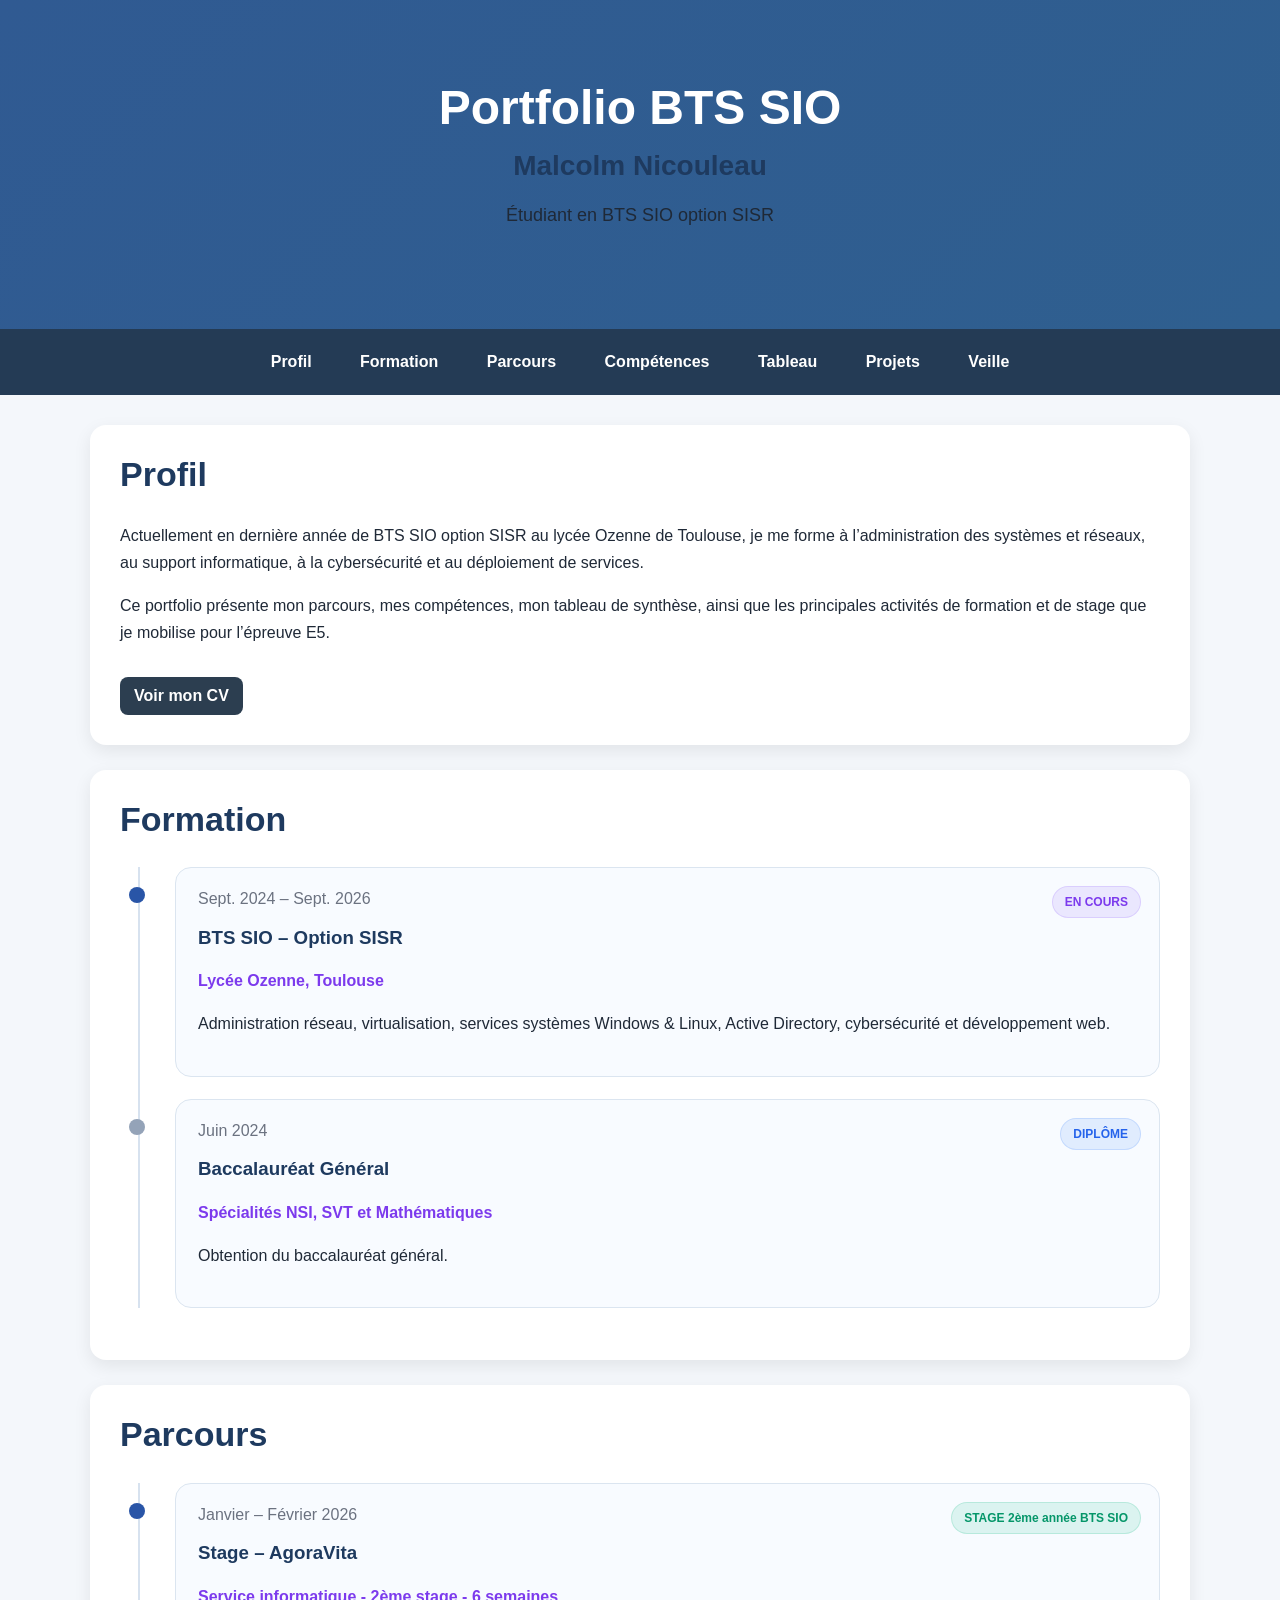
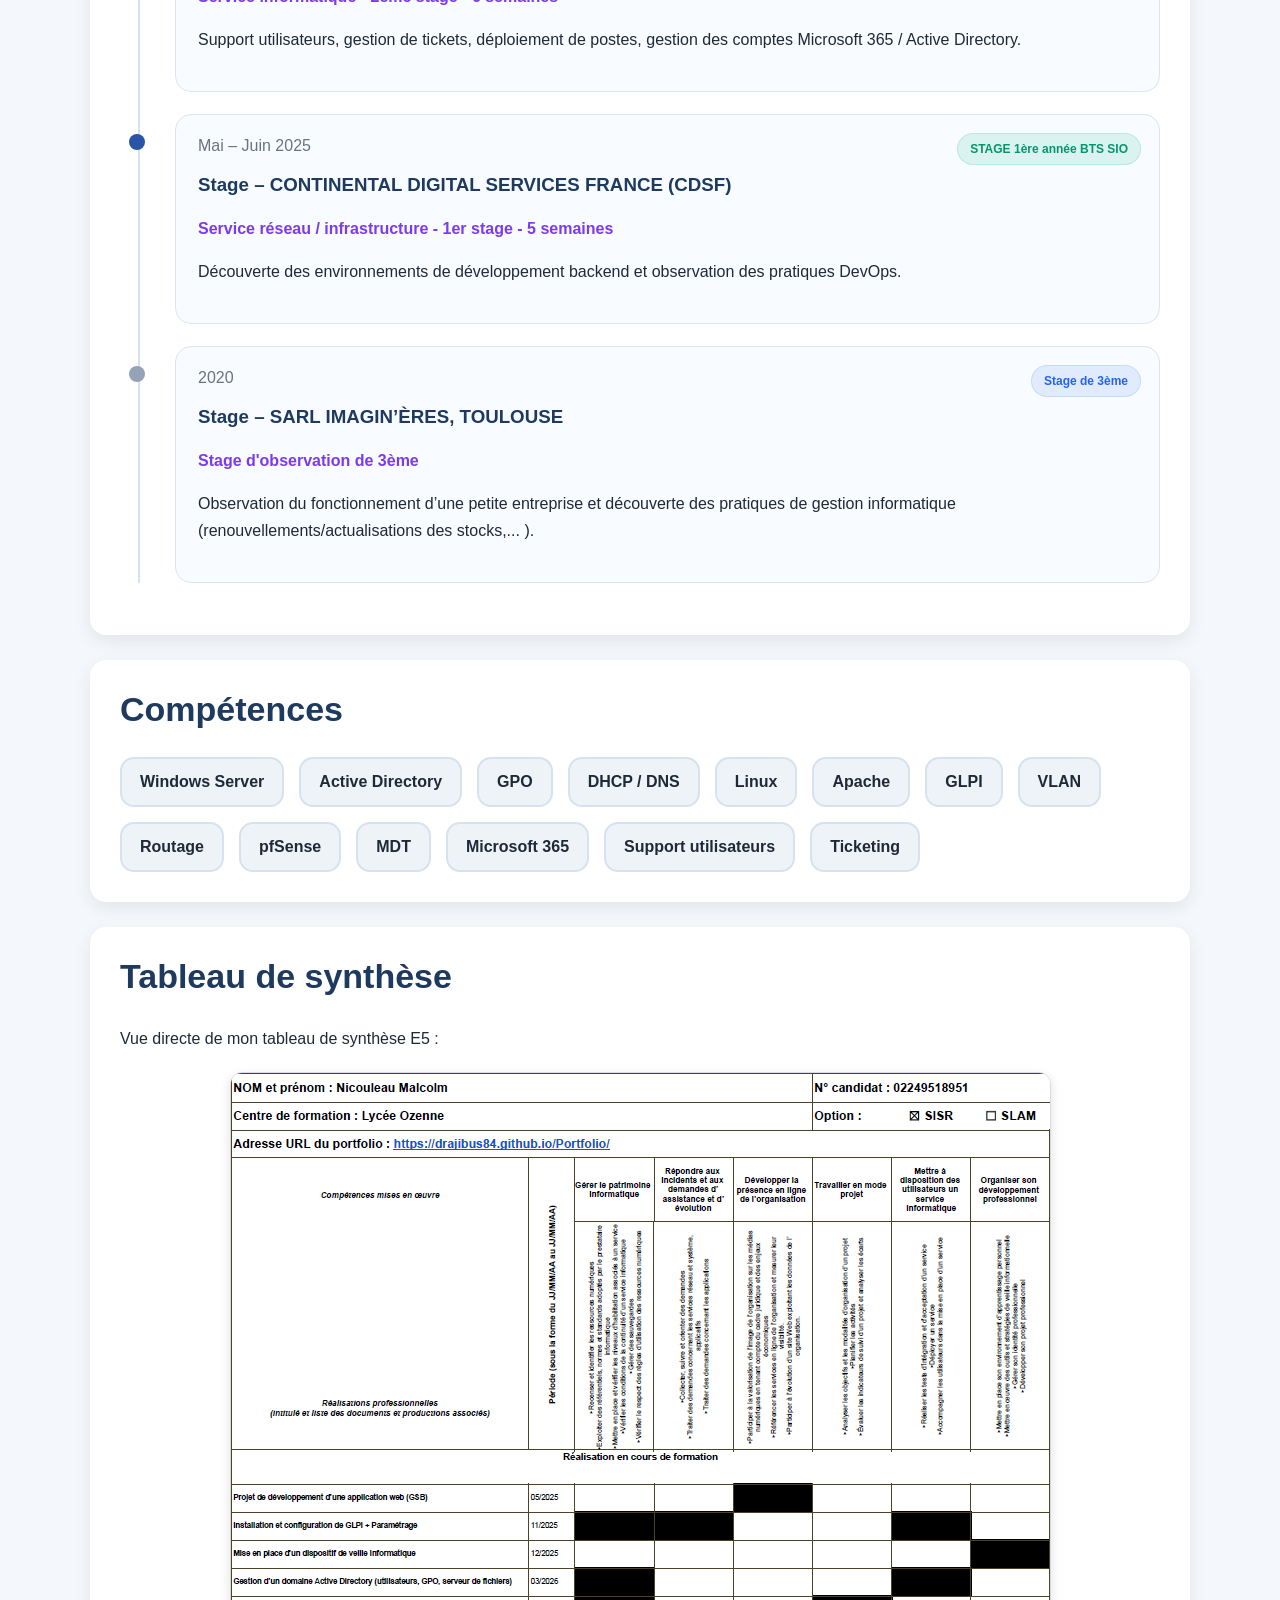
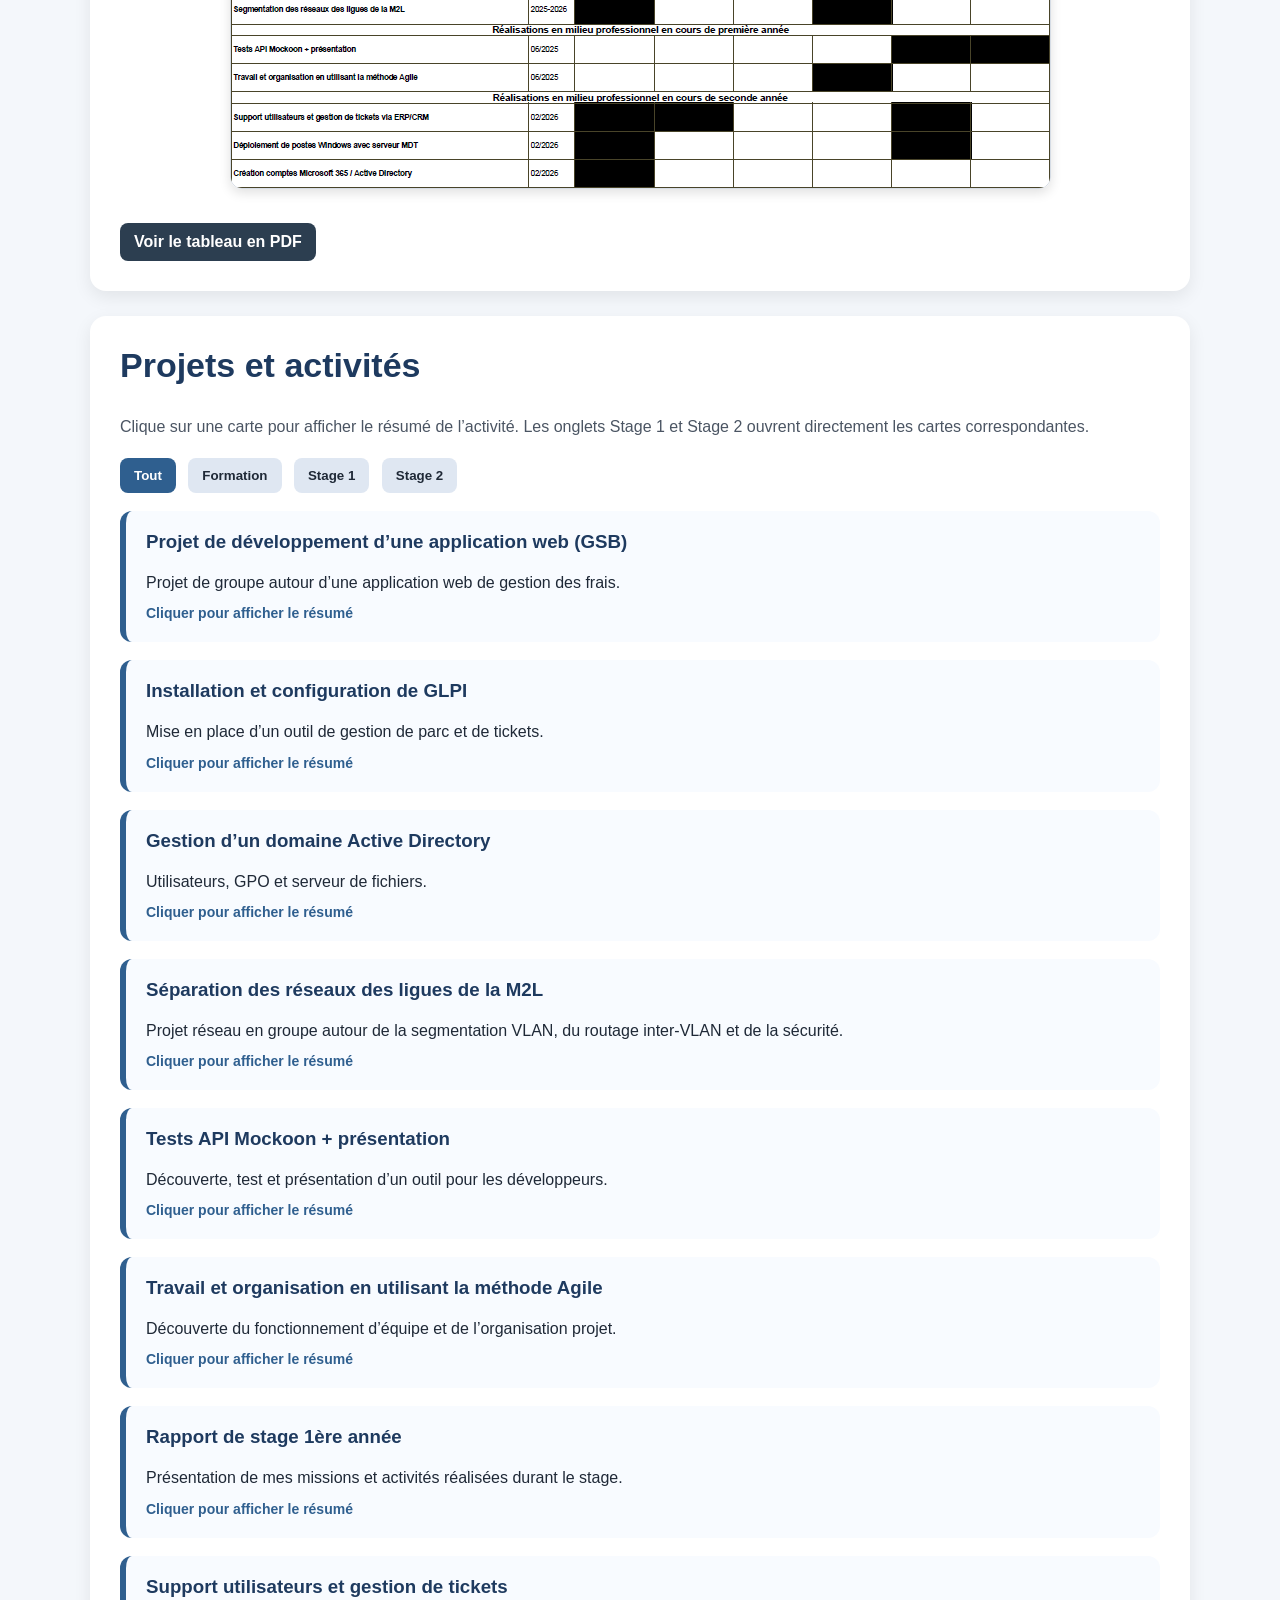
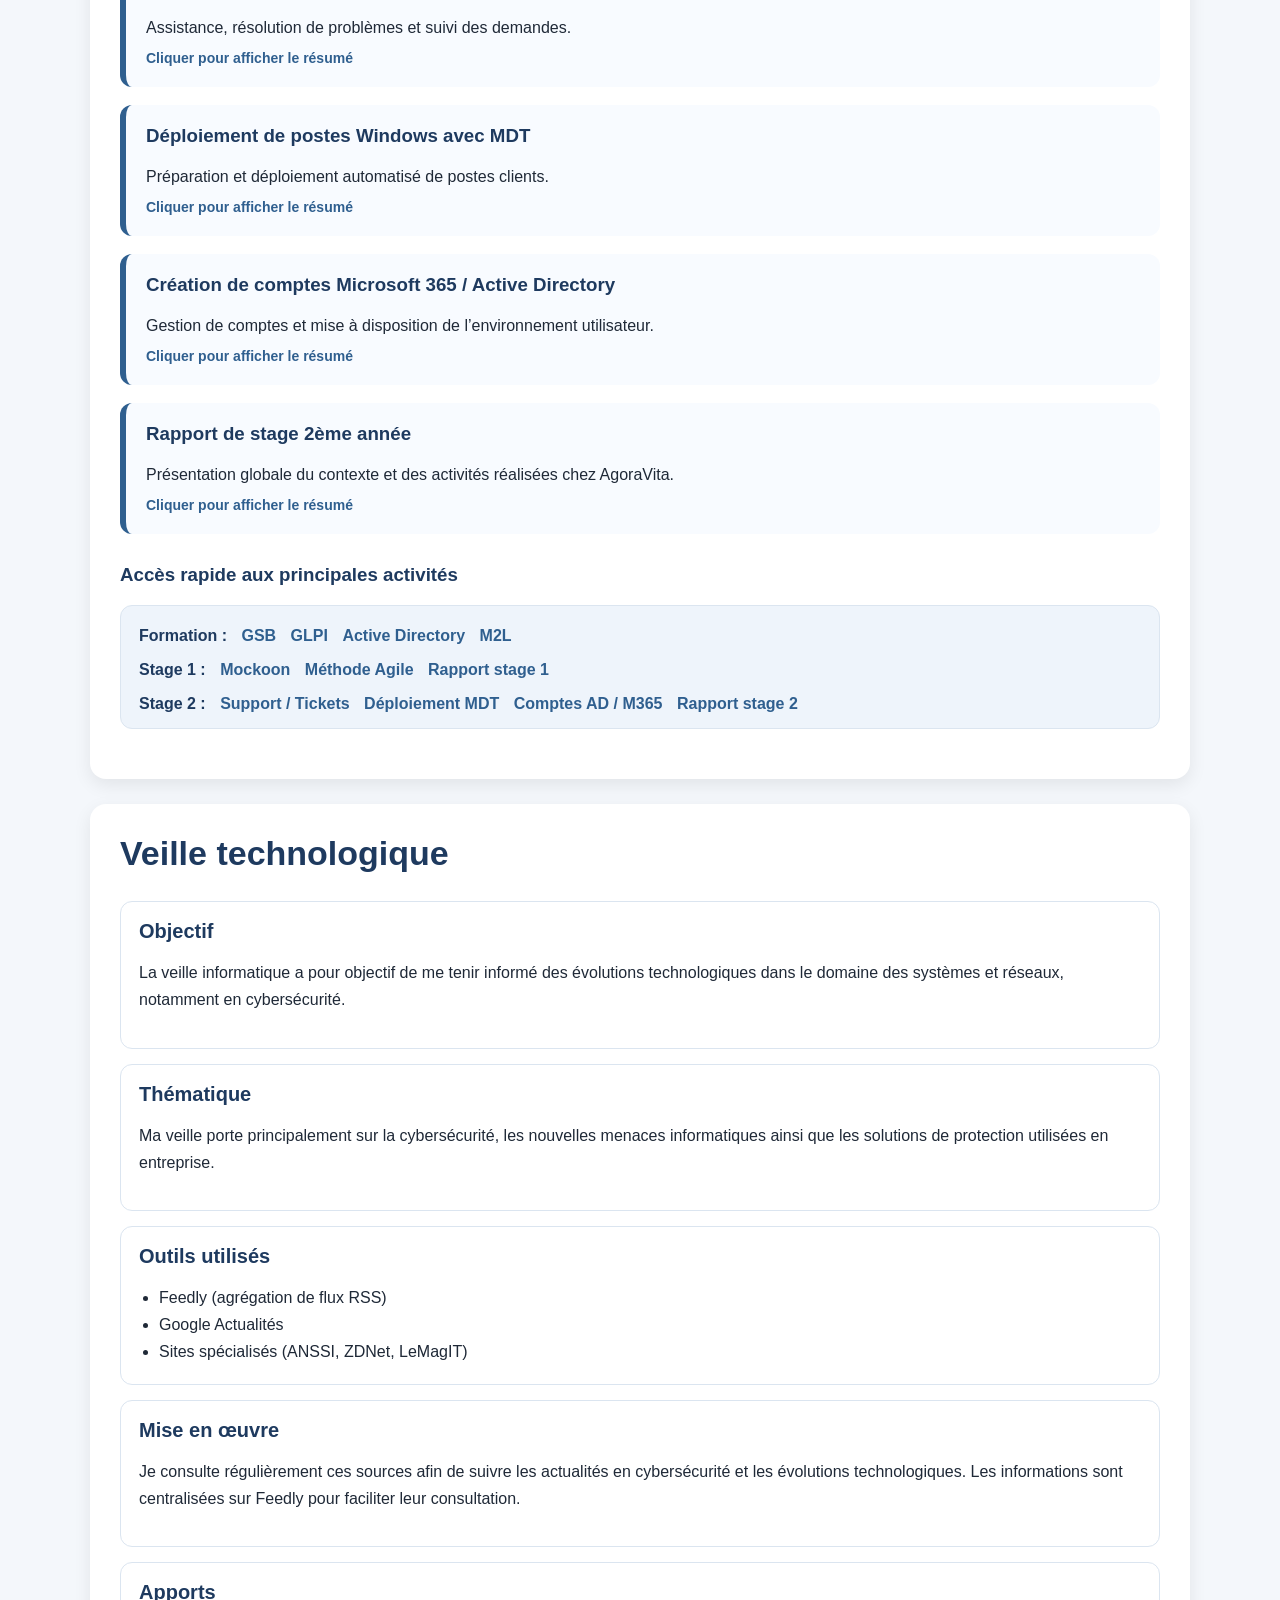
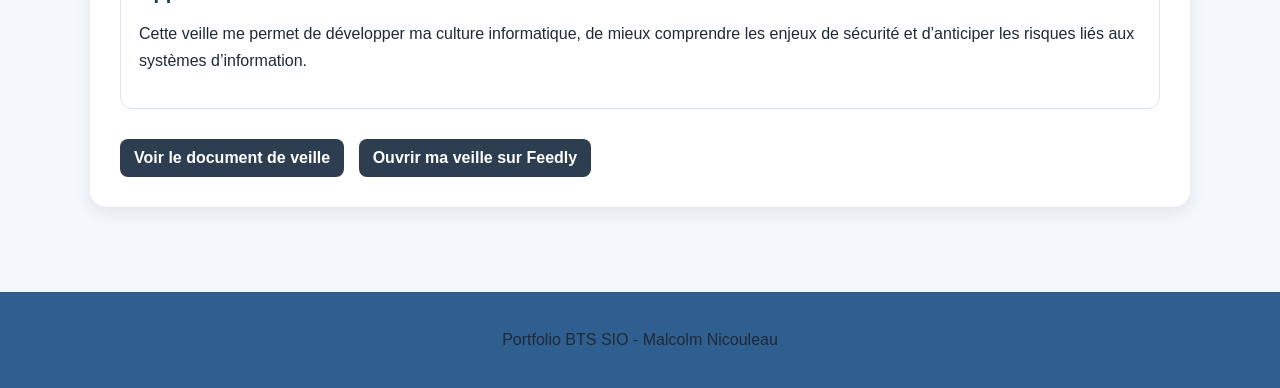
==== commit df06dff1: "Add files via upload" ====
--- a/index.html
+++ b/index.html
@@ -260,15 +260,70 @@
 
                     <div class="project-details" onclick="event.stopPropagation()">
                         <div class="project-block">
-                            <h4>Résumé</h4>
-                            <p>
-                                Activité de formation autour de l’installation et de la configuration de GLPI afin de
-                                gérer
-                                le parc informatique et le suivi des tickets.
-                            </p>
-                        </div>
-                        <a class="btn-small" href="documents/Procedure_installation_GLPI.pdf" target="_blank">Voir le
-                            document</a>
+                            <h4>Contexte</h4>
+                            <p>
+                                Dans le cadre de ma formation en BTS SIO, j’ai réalisé l’installation et la
+                                configuration
+                                de GLPI sur un serveur Debian dans une machine virtuelle. GLPI est un outil de gestion
+                                de parc informatique et de tickets utilisé en entreprise pour gérer les incidents et les
+                                demandes utilisateurs.
+                            </p>
+                        </div>
+
+                        <div class="project-block">
+                            <h4>Objectif</h4>
+                            <ul>
+                                <li>Mettre en place un serveur GLPI fonctionnel</li>
+                                <li>Configurer un environnement web (LAMP)</li>
+                                <li>Créer et gérer des tickets d’incidents</li>
+                                <li>Comprendre le fonctionnement d’un outil de support informatique</li>
+                            </ul>
+                        </div>
+
+                        <div class="project-block">
+                            <h4>Réalisation</h4>
+                            <p>
+                                J’ai installé GLPI sur une machine Debian en mettant en place un environnement LAMP
+                                (Apache, MariaDB, PHP). J’ai ensuite configuré la base de données, le serveur web
+                                ainsi que les paramètres nécessaires au bon fonctionnement de l’application.
+                            </p>
+                            <ul>
+                                <li>Installation d’Apache, MariaDB et PHP</li>
+                                <li>Création et configuration de la base de données GLPI</li>
+                                <li>Téléchargement et déploiement de GLPI sur le serveur</li>
+                                <li>Configuration d’Apache et PHP-FPM</li>
+                                <li>Accès à l’interface web et finalisation de l’installation</li>
+                            </ul>
+                        </div>
+
+                        <div class="project-block">
+                            <h4>Utilisation de GLPI</h4>
+                            <p>
+                                Une fois GLPI installé, j’ai utilisé l’outil pour créer et gérer des tickets
+                                d’incidents.
+                                J’ai simulé différents types de demandes (matériel, logiciel, réseau, demandes diverses)
+                                afin de comprendre le fonctionnement du support informatique.
+                            </p>
+                            <ul>
+                                <li>Création de tickets via l’interface utilisateur</li>
+                                <li>Gestion des priorités (urgence)</li>
+                                <li>Suivi des tickets côté technicien</li>
+                                <li>Résolution et clôture des tickets</li>
+                            </ul>
+                        </div>
+
+                        <div class="project-block">
+                            <h4>Résultat</h4>
+                            <p>
+                                Cette activité m’a permis de comprendre le fonctionnement d’un outil de gestion de parc
+                                informatique et de support utilisateur. J’ai pu mettre en place une solution complète
+                                et fonctionnelle, similaire à celles utilisées en entreprise pour gérer les incidents.
+                            </p>
+                        </div>
+
+                        <a class="btn-small" href="documents/Procedure_installation_GLPI.pdf" target="_blank">
+                            Voir la procédure complète
+                        </a>
                     </div>
                 </div>
 
@@ -281,14 +336,85 @@
 
                     <div class="project-details" onclick="event.stopPropagation()">
                         <div class="project-block">
-                            <h4>Résumé</h4>
-                            <p>
-                                Activité de formation autour de la gestion d’un domaine Active Directory avec création
-                                d’utilisateurs, GPO et accès à un serveur de fichiers.
-                            </p>
-                        </div>
-                        <a class="btn-small" href="documents/ap_mission3_fiche_technique.pdf" target="_blank">Voir le
-                            document</a>
+                            <h4>Contexte</h4>
+                            <p>
+                                Dans le cadre d’un projet de gestion du réseau de la M2L, j’ai participé à la mise en
+                                place
+                                d’un domaine Active Directory afin d’organiser les utilisateurs, les ressources et les
+                                accès.
+                                L’objectif était de structurer un environnement réseau avec plusieurs ligues et
+                                différents types d’utilisateurs.
+                            </p>
+                        </div>
+
+                        <div class="project-block">
+                            <h4>Objectif</h4>
+                            <ul>
+                                <li>Mettre en place une architecture Active Directory organisée</li>
+                                <li>Créer et gérer des utilisateurs et groupes de sécurité</li>
+                                <li>Gérer les droits d’accès aux ressources</li>
+                                <li>Automatiser la configuration des postes via des GPO</li>
+                            </ul>
+                        </div>
+
+                        <div class="project-block">
+                            <h4>Réalisation</h4>
+                            <p>
+                                J’ai participé à la création d’une arborescence Active Directory structurée par ligues
+                                et par types d’utilisateurs, ainsi qu’à la mise en place des groupes de sécurité.
+                            </p>
+                            <ul>
+                                <li>Création d’Unités Organisationnelles (OU) par ligue</li>
+                                <li>Création de groupes de sécurité (membres, responsables)</li>
+                                <li>Mise en place d’une nomenclature des utilisateurs</li>
+                                <li>Création des comptes utilisateurs dans le domaine</li>
+                            </ul>
+                        </div>
+
+                        <div class="project-block">
+                            <h4>Gestion des ressources</h4>
+                            <p>
+                                J’ai configuré un serveur de fichiers avec une organisation claire des dossiers et des
+                                droits
+                                d’accès en fonction des utilisateurs et des groupes.
+                            </p>
+                            <ul>
+                                <li>Création de dossiers personnels pour chaque utilisateur</li>
+                                <li>Organisation des dossiers par ligue (Aviron, Judo...)</li>
+                                <li>Mise en place de droits NTFS et de partage</li>
+                                <li>Gestion des accès selon les rôles (lecture, écriture, suppression)</li>
+                            </ul>
+                        </div>
+
+                        <div class="project-block">
+                            <h4>GPO et automatisation</h4>
+                            <p>
+                                J’ai utilisé des stratégies de groupe (GPO) pour automatiser la configuration des postes
+                                utilisateurs
+                                et renforcer la sécurité du système.
+                            </p>
+                            <ul>
+                                <li>Déploiement automatique des lecteurs réseau (P:, D:, L:)</li>
+                                <li>Restriction d’accès à certaines fonctionnalités (registre, panneau de configuration)
+                                </li>
+                                <li>Configuration automatique du proxy</li>
+                                <li>Gestion des droits administrateurs selon les profils</li>
+                            </ul>
+                        </div>
+
+                        <div class="project-block">
+                            <h4>Résultat</h4>
+                            <p>
+                                Cette activité m’a permis de comprendre le fonctionnement d’un domaine Active Directory
+                                en entreprise,
+                                notamment la gestion centralisée des utilisateurs, des ressources et des droits.
+                                J’ai pu mettre en place une infrastructure organisée, sécurisée et automatisée.
+                            </p>
+                        </div>
+
+                        <a class="btn-small" href="documents/ap_mission3_fiche_technique.pdf" target="_blank">
+                            Voir la fiche technique
+                        </a>
                     </div>
                 </div>
 
@@ -339,11 +465,26 @@
                             <p>
                                 Ce projet m’a permis de mieux comprendre l’organisation d’un réseau segmenté,
                                 le fonctionnement des VLAN et le travail en groupe sur une activité technique.
+                                Il m’a aussi permis de suivre l’évolution d’un projet sur plusieurs semaines,
+                                avec une répartition précise des tâches et une adaptation du planning en fonction
+                                des difficultés rencontrées.
+                            </p>
+                        </div>
+
+                        <div class="project-block">
+                            <h4>Documents associés</h4>
+                            <p>
+                                Le diaporama présente la solution technique mise en place, tandis que le planning des 12
+                                semaines
+                                montre l’organisation du travail en groupe, la répartition des tâches et le suivi de
+                                l’avancement du projet.
                             </p>
                         </div>
 
                         <a class="btn-small" href="documents/Diporama-Projet-Separation-des-Ligues-Malcolm.pdf"
-                            target="_blank">Voir le document</a>
+                            target="_blank">Voir le diaporama</a>
+                        <a class="btn-small" href="documents/Plannings-des-12-semaines.pdf" target="_blank">Voir le
+                            planning du projet</a>
                     </div>
                 </div>
 
@@ -356,14 +497,63 @@
 
                     <div class="project-details" onclick="event.stopPropagation()">
                         <div class="project-block">
-                            <h4>Résumé</h4>
-                            <p>
-                                Pendant mon stage de première année, j’ai découvert l’outil Mockoon afin de simuler
-                                des API localement. J’ai ensuite réalisé une présentation pour montrer son intérêt
-                                dans les tests de développement.
-                            </p>
-                        </div>
-                        <a class="btn-small" href="documents/Mockoon.pdf" target="_blank">Voir le document</a>
+                            <h4>Contexte</h4>
+                            <p>
+                                Lors de mon stage de première année chez CDSF (Continental Digital Services France),
+                                j’ai été amené à découvrir l’outil Mockoon dans un environnement de développement
+                                backend.
+                                L’équipe utilisait des API et avait besoin de tester leurs applications sans dépendre
+                                d’API réelles.
+                            </p>
+                        </div>
+
+                        <div class="project-block">
+                            <h4>Objectif</h4>
+                            <ul>
+                                <li>Comprendre le fonctionnement des API</li>
+                                <li>Découvrir un outil de simulation d’API</li>
+                                <li>Présenter l’intérêt de Mockoon à l’équipe</li>
+                            </ul>
+                        </div>
+
+                        <div class="project-block">
+                            <h4>Réalisation</h4>
+                            <p>
+                                J’ai d’abord découvert le fonctionnement des API et des requêtes HTTP à l’aide de
+                                Postman,
+                                puis j’ai pris en main Mockoon afin de simuler des API localement.
+                            </p>
+                            <ul>
+                                <li>Création de routes HTTP (GET, POST, PUT, DELETE)</li>
+                                <li>Simulation de réponses et de différents statuts (200, 404…)</li>
+                                <li>Utilisation de databuckets pour gérer des données</li>
+                                <li>Import de fichiers JSON et OpenAPI</li>
+                            </ul>
+                        </div>
+
+                        <div class="project-block">
+                            <h4>Présentation à l’équipe</h4>
+                            <p>
+                                J’ai réalisé un diaporama afin de présenter Mockoon aux développeurs de l’équipe VDO
+                                Fleet,
+                                en expliquant son fonctionnement et ses avantages dans le cadre des tests d’API.
+                            </p>
+                        </div>
+
+                        <div class="project-block">
+                            <h4>Résultat</h4>
+                            <p>
+                                Cette activité m’a permis de comprendre le fonctionnement des API et l’intérêt des
+                                outils
+                                de simulation dans un environnement de développement. J’ai également développé mes
+                                compétences
+                                en communication en présentant un outil technique à une équipe.
+                            </p>
+                        </div>
+
+                        <a class="btn-small" href="documents/Mockoon.pdf" target="_blank">
+                            Voir le diaporama
+                        </a>
                     </div>
                 </div>
 
@@ -376,14 +566,46 @@
 
                     <div class="project-details" onclick="event.stopPropagation()">
                         <div class="project-block">
-                            <h4>Résumé</h4>
-                            <p>
-                                Lors de mon stage de première année, j’ai observé l’organisation du travail en équipe,
-                                le suivi d’avancement sur plusieurs semaines et la répartition des tâches.
-                            </p>
-                        </div>
-                        <a class="btn-small" href="documents/Plannings-des-12-semaines.pdf" target="_blank">Voir le
-                            document</a>
+                            <h4>Contexte</h4>
+                            <p>
+                                Durant mon stage, l’équipe travaillait en méthode Agile (Scrum) afin d’organiser
+                                le développement des projets et améliorer la communication entre les membres.
+                            </p>
+                        </div>
+
+                        <div class="project-block">
+                            <h4>Organisation</h4>
+                            <p>
+                                J’ai pu observer le fonctionnement d’une équipe Agile avec différents rôles :
+                            </p>
+                            <ul>
+                                <li>Scrum Master : organisation des réunions et suivi de l’équipe</li>
+                                <li>Product Owner : définition des besoins</li>
+                                <li>Product Manager : vision globale du projet</li>
+                            </ul>
+                        </div>
+
+                        <div class="project-block">
+                            <h4>Réalisation</h4>
+                            <p>
+                                J’ai assisté aux daily meetings, des réunions quotidiennes durant lesquelles chaque
+                                membre présente son avancement et ses difficultés.
+                            </p>
+                            <ul>
+                                <li>Suivi des tâches quotidiennes</li>
+                                <li>Communication entre les équipes</li>
+                                <li>Organisation du travail en projet</li>
+                            </ul>
+                        </div>
+
+                        <div class="project-block">
+                            <h4>Résultat</h4>
+                            <p>
+                                Cette expérience m’a permis de comprendre le fonctionnement du travail en mode projet
+                                en entreprise et l’importance de la communication, de l’organisation et du suivi des
+                                tâches.
+                            </p>
+                        </div>
                     </div>
                 </div>
 
@@ -396,14 +618,35 @@
 
                     <div class="project-details" onclick="event.stopPropagation()">
                         <div class="project-block">
-                            <h4>Résumé</h4>
-                            <p>
-                                Rapport global de mon stage de première année présentant le contexte,
-                                les missions observées et les activités réalisées.
-                            </p>
-                        </div>
-                        <a class="btn-small" href="documents/v4_rapport_activite_stage_1ere_annee.pdf"
-                            target="_blank">Voir le document</a>
+                            <h4>Présentation du stage</h4>
+                            <p>
+                                Ce document présente l’ensemble de mon stage de première année, incluant le contexte
+                                de l’entreprise, les outils utilisés et les activités réalisées.
+                            </p>
+                        </div>
+
+                        <div class="project-block">
+                            <h4>Contenu</h4>
+                            <ul>
+                                <li>Découverte du développement backend avec Spring Boot</li>
+                                <li>Utilisation de Docker et base de données</li>
+                                <li>Présentation de Mockoon</li>
+                                <li>Observation des pratiques DevOps</li>
+                            </ul>
+                        </div>
+
+                        <div class="project-block">
+                            <h4>Apports</h4>
+                            <p>
+                                Ce stage m’a permis de découvrir le fonctionnement d’une entreprise informatique,
+                                de comprendre le travail en équipe et de développer mes compétences techniques et
+                                professionnelles.
+                            </p>
+                        </div>
+
+                        <a class="btn-small" href="documents/v4_rapport_activite_stage_1ere_annee.pdf" target="_blank">
+                            Voir le rapport complet
+                        </a>
                     </div>
                 </div>
 
@@ -418,34 +661,50 @@
                         <div class="project-block">
                             <h4>Contexte</h4>
                             <p>
-                                Durant mon stage de deuxième année chez AgoraVita, j’ai participé au support
-                                informatique
-                                via un système de tickets.
-                            </p>
+                                Durant mon stage chez AgoraVita, j’ai participé au support informatique
+                                en traitant les demandes utilisateurs via un système de tickets (ERP/CRM interne).
+                            </p>
+                        </div>
+
+                        <div class="project-block">
+                            <h4>Objectif</h4>
+                            <ul>
+                                <li>Répondre aux demandes utilisateurs</li>
+                                <li>Diagnostiquer et résoudre les incidents</li>
+                                <li>Assurer le suivi des tickets</li>
+                            </ul>
                         </div>
 
                         <div class="project-block">
                             <h4>Réalisation</h4>
                             <ul>
-                                <li>Prise d’appels clients</li>
-                                <li>Création et suivi de tickets</li>
-                                <li>Prise en main à distance</li>
-                                <li>Résolution d’incidents courants</li>
-                            </ul>
-                        </div>
-
-                        <div class="project-block">
-                            <h4>Outils utilisés</h4>
-                            <div class="skills-grid">
-                                <div class="skill-box">Outlook</div>
-                                <div class="skill-box">Microsoft Teams</div>
-                                <div class="skill-box">GoToAssist</div>
-                                <div class="skill-box">AgoraVita ERP</div>
-                            </div>
+                                <li>Création et gestion de tickets (appels, mails, ERP)</li>
+                                <li>Prise en main à distance avec GoToAssist</li>
+                                <li>Résolution d’incidents (Outlook, PC, accès…)</li>
+                                <li>Suivi et clôture des tickets</li>
+                            </ul>
+                        </div>
+
+                        <div class="project-block">
+                            <h4>Exemple</h4>
+                            <p>
+                                J’ai traité un ticket concernant l’archivage d’une boîte mail Outlook
+                                afin de libérer de l’espace de stockage.
+                            </p>
+                        </div>
+
+                        <div class="project-block">
+                            <h4>Résultat</h4>
+                            <p>
+                                Cette activité m’a permis de développer mes compétences en support utilisateur,
+                                diagnostic de problèmes et communication avec les clients.
+                            </p>
                         </div>
 
                         <a class="btn-small" href="documents/Activite-1_Support-utilisateurs-et-tickets.pdf"
-                            target="_blank">Voir le document</a>
+                            target="_blank">
+                            Voir l'activité
+                        </a>
                     </div>
                 </div>
 
@@ -458,14 +717,53 @@
 
                     <div class="project-details" onclick="event.stopPropagation()">
                         <div class="project-block">
-                            <h4>Résumé</h4>
-                            <p>
-                                J’ai participé au déploiement de postes clients à l’aide de MDT avec installation
-                                de Windows, mises à jour et logiciels nécessaires.
-                            </p>
-                        </div>
+                            <h4>Contexte</h4>
+                            <p>
+                                Dans le cadre du renouvellement du parc informatique, j’ai participé
+                                au déploiement de postes via Microsoft Deployment Toolkit (MDT).
+                            </p>
+                        </div>
+
+                        <div class="project-block">
+                            <h4>Objectif</h4>
+                            <ul>
+                                <li>Automatiser l’installation des postes</li>
+                                <li>Standardiser les configurations</li>
+                                <li>Réduire le temps de préparation</li>
+                            </ul>
+                        </div>
+
+                        <div class="project-block">
+                            <h4>Réalisation</h4>
+                            <ul>
+                                <li>Démarrage réseau PXE (IPv4)</li>
+                                <li>Déploiement d’une image Windows 11</li>
+                                <li>Installation des logiciels (Teams, navigateur…)</li>
+                                <li>Mises à jour Windows et pilotes</li>
+                                <li>Configuration des postes</li>
+                            </ul>
+                        </div>
+
+                        <div class="project-block">
+                            <h4>Procédure</h4>
+                            <p>
+                                Le poste est démarré via le réseau (PXE), puis une image Windows standardisée
+                                est installée automatiquement via MDT.
+                            </p>
+                        </div>
+
+                        <div class="project-block">
+                            <h4>Résultat</h4>
+                            <p>
+                                Cette activité m’a permis de comprendre l’importance de la standardisation
+                                et de l’automatisation dans la gestion d’un parc informatique.
+                            </p>
+                        </div>
+
                         <a class="btn-small" href="documents/Activite-2_Déploiement-de-postes-(MDT).pdf"
-                            target="_blank">Voir le document</a>
+                            target="_blank">
+                            Voir l'activité
+                        </a>
                     </div>
                 </div>
 
@@ -478,14 +776,53 @@
 
                     <div class="project-details" onclick="event.stopPropagation()">
                         <div class="project-block">
-                            <h4>Résumé</h4>
-                            <p>
-                                J’ai participé à la création de comptes utilisateurs, à l’attribution de licences
-                                Microsoft 365 et à la gestion des accès dans Active Directory.
-                            </p>
-                        </div>
-                        <a class="btn-small" href="documents/Activite-3_Comptes_AD-Microsoft-365.pdf"
-                            target="_blank">Voir le document</a>
+                            <h4>Contexte</h4>
+                            <p>
+                                Dans le cadre du support utilisateurs, j’ai participé à la gestion des comptes
+                                Active Directory et Microsoft 365.
+                            </p>
+                        </div>
+
+                        <div class="project-block">
+                            <h4>Objectif</h4>
+                            <ul>
+                                <li>Créer et gérer les comptes utilisateurs</li>
+                                <li>Attribuer les droits et accès</li>
+                                <li>Garantir la sécurité des accès</li>
+                            </ul>
+                        </div>
+
+                        <div class="project-block">
+                            <h4>Réalisation</h4>
+                            <ul>
+                                <li>Création de comptes AD</li>
+                                <li>Attribution de licences Microsoft 365</li>
+                                <li>Gestion des groupes et droits d’accès</li>
+                                <li>Réinitialisation de mots de passe</li>
+                                <li>Configuration Outlook et Teams</li>
+                            </ul>
+                        </div>
+
+                        <div class="project-block">
+                            <h4>Exemples</h4>
+                            <ul>
+                                <li>Création d’un utilisateur à partir d’un modèle</li>
+                                <li>Modification des droits d’accès à un dossier</li>
+                                <li>Vérification des groupes AD</li>
+                            </ul>
+                        </div>
+
+                        <div class="project-block">
+                            <h4>Résultat</h4>
+                            <p>
+                                Cette activité m’a permis de comprendre la gestion des identités et des accès
+                                dans un environnement professionnel sécurisé.
+                            </p>
+                        </div>
+
+                        <a class="btn-small" href="documents/Activite-3_Comptes_AD-Microsoft-365.pdf" target="_blank">
+                            Voir l'activité
+                        </a>
                     </div>
                 </div>
 
@@ -498,20 +835,31 @@
 
                     <div class="project-details" onclick="event.stopPropagation()">
                         <div class="project-block">
-                            <h4>Résumé</h4>
-                            <p>
-                                Rapport d’activité complet de mon stage de deuxième année avec présentation de
-                                l’entreprise,
-                                de l’environnement technique et des principales missions réalisées.
-                            </p>
-                        </div>
-                        <a class="btn-small" href="documents/Rapport-d-activité-stage-2eme-annee.pdf"
-                            target="_blank">Voir le document</a>
+                            <h4>Contenu</h4>
+                            <ul>
+                                <li>Support utilisateurs et gestion des tickets</li>
+                                <li>Déploiement de postes avec MDT</li>
+                                <li>Gestion des comptes Active Directory / Microsoft 365</li>
+                            </ul>
+                        </div>
+
+                        <div class="project-block">
+                            <h4>Compétences développées</h4>
+                            <p>
+                                J’ai développé des compétences en support informatique, en déploiement
+                                de postes et en gestion des accès utilisateurs.
+                            </p>
+                        </div>
+
+                        <a class="btn-small" href="documents/Rapport-d'activité-stage-2eme-annee.pdf" target="_blank">
+                            Voir le rapport complet
+                        </a>
                     </div>
                 </div>
 
             </div>
 
+            <h3 style="margin-top: 30px;">Accès rapide aux principales activités</h3>
             <div class="project-links">
                 <div class="project-links-group">
                     <strong>Formation :</strong>
@@ -540,21 +888,64 @@
 
         <section id="veille">
             <h2>Veille technologique</h2>
-            <p>
-                J’ai mis en place un dispositif de veille technologique afin de suivre
-                l’actualité des systèmes, réseaux, cybersécurité et outils informatiques.
-            </p>
-
-            <div class="links">
-                <a class="btn-doc"
-                    href="documents/Document-Technique-Dispositif-de-Veille-Technologique-et-Informationnelle.pdf"
-                    target="_blank">
-                    Voir le document de veille
-                </a>
-
-                <a class="btn-doc" href="https://feedly.com/i/my/me" target="_blank">
-                    Ouvrir ma veille sur Feedly
-                </a>
+
+            <div class="project-content">
+
+                <div class="project-block">
+                    <h4>Objectif</h4>
+                    <p>
+                        La veille informatique a pour objectif de me tenir informé des évolutions
+                        technologiques dans le domaine des systèmes et réseaux, notamment en cybersécurité.
+                    </p>
+                </div>
+
+                <div class="project-block">
+                    <h4>Thématique</h4>
+                    <p>
+                        Ma veille porte principalement sur la cybersécurité, les nouvelles menaces
+                        informatiques ainsi que les solutions de protection utilisées en entreprise.
+                    </p>
+                </div>
+
+                <div class="project-block">
+                    <h4>Outils utilisés</h4>
+                    <ul>
+                        <li>Feedly (agrégation de flux RSS)</li>
+                        <li>Google Actualités</li>
+                        <li>Sites spécialisés (ANSSI, ZDNet, LeMagIT)</li>
+                    </ul>
+                </div>
+
+                <div class="project-block">
+                    <h4>Mise en œuvre</h4>
+                    <p>
+                        Je consulte régulièrement ces sources afin de suivre les actualités
+                        en cybersécurité et les évolutions technologiques. Les informations sont
+                        centralisées sur Feedly pour faciliter leur consultation.
+                    </p>
+                </div>
+
+                <div class="project-block">
+                    <h4>Apports</h4>
+                    <p>
+                        Cette veille me permet de développer ma culture informatique,
+                        de mieux comprendre les enjeux de sécurité et d’anticiper les risques
+                        liés aux systèmes d’information.
+                    </p>
+                </div>
+
+                <div class="links">
+                    <a class="btn-doc"
+                        href="documents/Document-Technique-Dispositif-de-Veille-Technologique-et-Informationnelle.pdf"
+                        target="_blank">
+                        Voir le document de veille
+                    </a>
+
+                    <a class="btn-doc" href="https://feedly.com/i/my/me" target="_blank">
+                        Ouvrir ma veille sur Feedly
+                    </a>
+                </div>
+
             </div>
         </section>
 
--- a/style.css
+++ b/style.css
@@ -10,7 +10,7 @@
 }
 
 .hero {
-    background: linear-gradient(135deg, #1e3a5f, #2f5f8f);
+    background: linear-gradient(135deg, #305a92, #2f5f8f);
     color: white;
     text-align: center;
     padding: 80px 20px;
@@ -321,7 +321,7 @@
     width: 16px;
     height: 16px;
     border-radius: 50%;
-    background: #8b5cf6;
+    background: #2955a7;
 }
 
 .timeline-dot.inactive {
@@ -373,7 +373,7 @@
 }
 
 footer {
-    background-color: #243b55;
+    background-color: #2f5f8f;
     color: white;
     text-align: center;
     padding: 18px;
